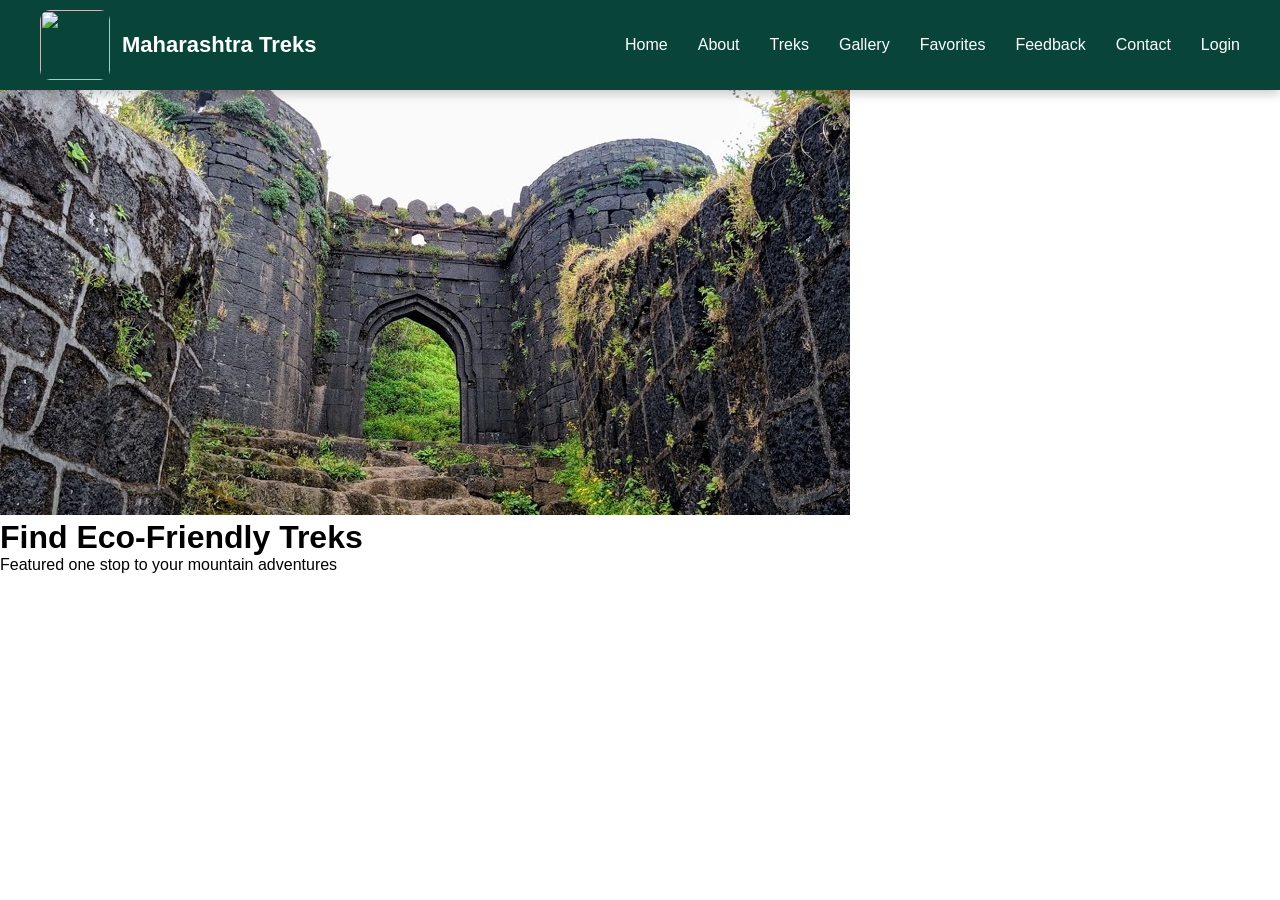
==== index.html @ 146d724c "hero slider" ====
<!DOCTYPE html>
<html lang="en">
<head>
    <meta charset="UTF-8">
    <meta name="viewport" content="width=device-width, initial-scale=1.0">
    <title>Maharashtra Treks</title>

<link rel="stylesheet" href="./Navbar.css">
<link rel="stylesheet" href="./Home.css">
<style>
    

*{
    margin:0;
    padding:0;
    box-sizing:border-box;
}

body{
    font-family: Arial, Helvetica, sans-serif;
    overflow-x:hidden;
    width:100%;
}


.navbar{
    display:flex;
    align-items:center;
    justify-content:space-between;

    background:#094438;
    padding:10px 40px;

    position:sticky;
    top:0;
    z-index:1000;

    box-shadow:0 4px 10px rgba(0,0,0,0.2);
}

/* Logo */

.logo{
    display:flex;
    align-items:center;
    gap:12px;
}

.logo img{
    width:70px;
    height:70px;
    object-fit:cover;
    border-radius:10px;
}

.logo-text{
    color:#ffffff;
    font-size:22px;
    font-weight:600;
}

/* Navigation Links */

.nav-links{
    display:flex;
    align-items:center;
    gap:30px;
    list-style:none;

    margin-left:auto;
}

.nav-links a{
    text-decoration:none;
    color:#ffffff;
    font-weight:500;
    transition:0.3s ease;
}

.nav-links a:hover{
    color:#C0B87A;
}

/* Hamburger Menu */

.menu-toggle{
    display:none;
    font-size:28px;
    color:white;
    cursor:pointer;
}


#img{
    display:block;
    width:100%;
    height:auto;
}


@media(max-width:900px){

    .navbar{
        padding:10px 20px;
    }

    .menu-toggle{
        display:block;
        margin-left:auto;
    }

    .nav-links{
        position:absolute;
        top:100%;
        left:0;

        width:100%;
        background:#005F02;

        flex-direction:column;
        align-items:center;
        gap:20px;

        padding:20px 0;

        display:none;
    }

    .nav-links.show{
        display:flex;
    }
}
</style>
</head>
<body>
    
<!-- ================= NAVBAR ================= -->

<nav class="navbar">

<div class="logo">
<img src="./main-logo.png">
<h1 class="logo-text">Maharashtra Treks</h1>
</div>

<div class="menu-toggle" onclick="toggleMenu()">☰</div>

<ul class="nav-links" id="navLinks">
<li><a href="index.html">Home</a></li>
<li><a href="about.html">About</a></li>
<li><a href="#">Treks</a></li>
<li><a href="#">Gallery</a></li>
<li><a href="favorites.html">Favorites</a></li>
<li><a href="feedback.html">Feedback</a></li>
<li><a href="contact.html">Contact</a></li>
<li><a href="login.html">Login</a></li>
</ul>

</nav>

<!-- ================= HERO SLIDER ================= -->

<div class="ig">
<img src="./images/home/img1.jpg" class="hero-img">

<div class="hero">
<h1 class="hero-title">Find Eco-Friendly Treks</h1>
<p>Featured one stop to your mountain adventures</p>
</div>
</div>




<script>
    function toggleMenu(){
    document.getElementById("navLinks").classList.toggle("show");
}

</script>
</body>
</html>
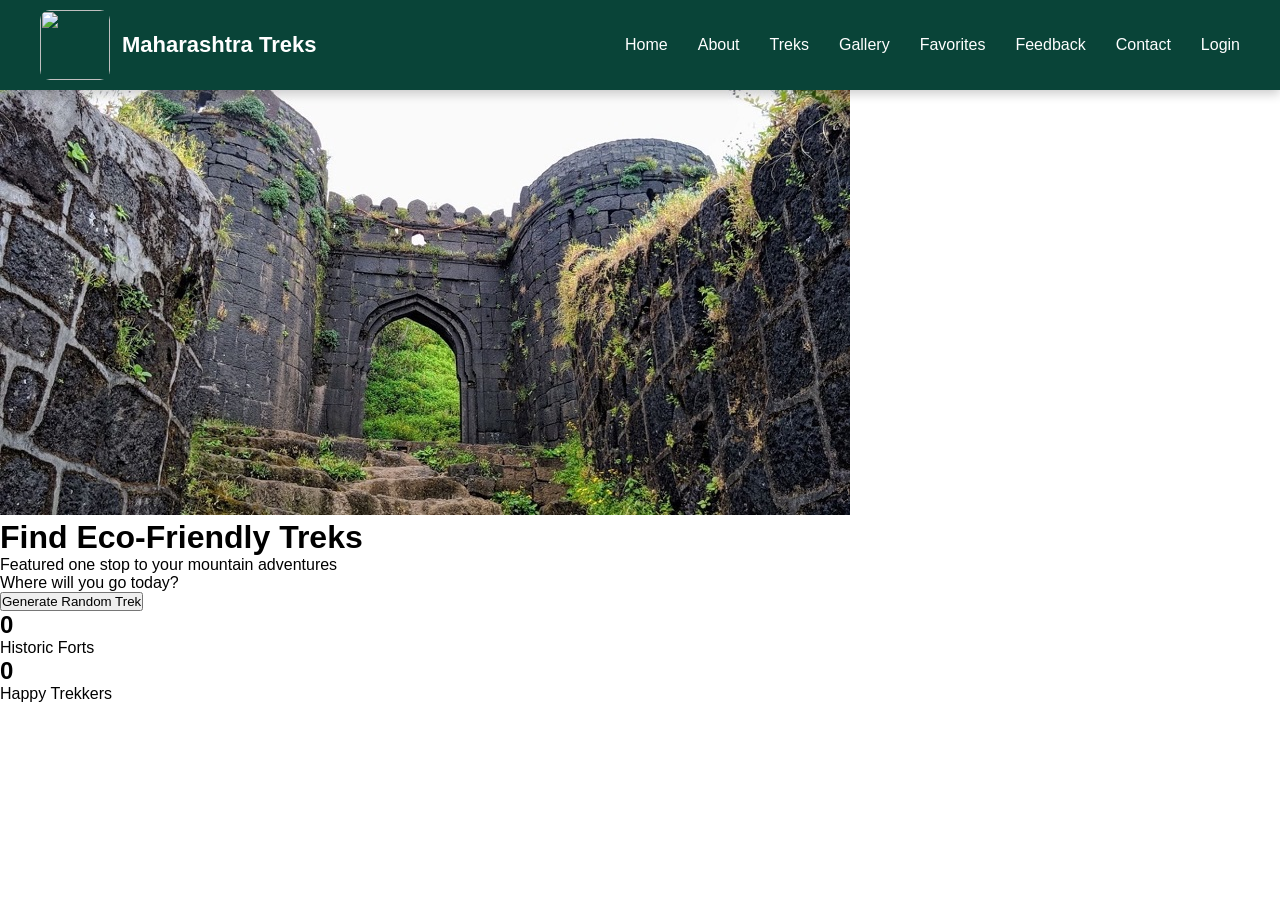
==== commit 714880e8: "stat section" ====
--- a/index.html
+++ b/index.html
@@ -169,6 +169,35 @@
 </div>
 </div>
 
+<!-- ================= SEARCH SECTION ================= -->
+
+<section class="search-container">
+<div id="trek-result">Where will you go today?</div>
+<button class="btn-action" onclick="generateTrek()">
+Generate Random Trek
+</button>
+</section>
+
+<!-- ================= STATS ================= -->
+
+<section class="stats-grid">
+
+<div class="stat-card">
+<h2 id="count-forts">0</h2>
+<p>Historic Forts</p>
+</div>
+
+<div class="stat-card">
+<h2 id="count-users">0</h2>
+<p>Happy Trekkers</p>
+</div>
+
+</section>
+
+
+
+
+
 
 
 
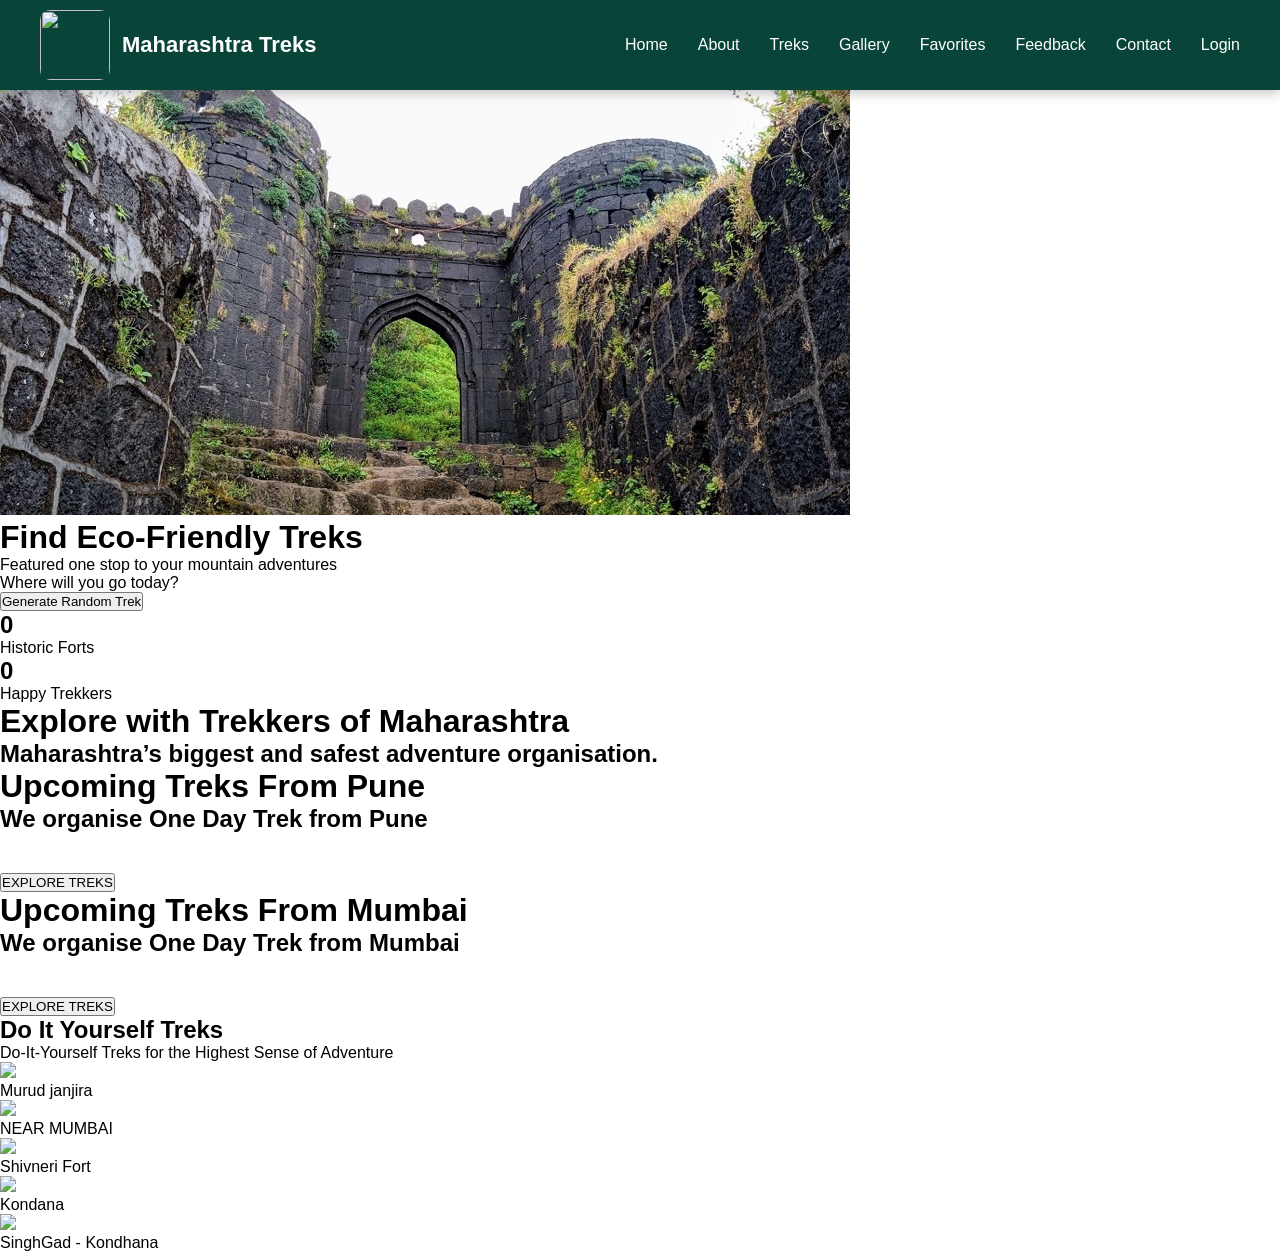
==== commit 001df58b: "diy section" ====
--- a/index.html
+++ b/index.html
@@ -194,6 +194,100 @@
 
 </section>
 
+<!-- ================= PART 1 ================= -->
+
+<h1 class="explore">
+Explore with <span class="explore-part">Trekkers of Maharashtra</span>
+</h1>
+
+<h2 class="explore-subheading">
+Maharashtra’s biggest and safest adventure organisation.
+</h2>
+
+<div id="card-container1" class="card-container"></div>
+
+
+<!-- ================= PART 2 ================= -->
+
+<h1 class="explore">
+Upcoming Treks <span class="explore-part">From Pune</span>
+</h1>
+
+<h2 class="explore-subheading">
+We organise One Day Trek from Pune
+</h2>
+
+<div id="card-container2"
+style="display:flex;gap:20px;justify-content:center;flex-wrap:wrap;padding:20px;">
+</div>
+
+<button class="explore-btn" href="./track.html">EXPLORE TREKS</button>
+
+<!-- ================= PART 3 ================= -->
+
+<h1 class="explore">
+Upcoming Treks <span class="explore-part">From Mumbai</span>
+</h1>
+
+<h2 class="explore-subheading">
+We organise One Day Trek from Mumbai
+</h2>
+
+<div id="card-container3"
+style="display:flex;gap:20px;justify-content:center;flex-wrap:wrap;padding:20px;">
+</div>
+
+<button class="explore-btn" href="./track.html">EXPLORE TREKS</button>
+
+
+
+<!-- ================= DIY SECTION ================= -->
+
+<section class="diy-section">
+
+<h2 class="diy-title">
+Do It <span>Yourself Treks</span>
+</h2>
+
+<p class="diy-subtitle">
+Do-It-Yourself Treks for the Highest Sense of Adventure
+</p>
+
+<div class="diy-container">
+
+<div class="diy-card diy-big">
+<img src="./img3.jpg">
+<div class="diy-text">Murud janjira</div>
+</div>
+
+<div class="diy-grid">
+
+<div class="diy-card">
+<img src="./img1.jpg">
+<div class="diy-text">NEAR MUMBAI</div>
+</div>
+
+<div class="diy-card">
+<img src="./img8.jpg">
+<div class="diy-text">Shivneri Fort</div>
+</div>
+
+<div class="diy-card">
+<img src="./img2.jpg">
+<div class="diy-text">Kondana </div>
+</div>
+
+<div class="diy-card">
+<img src="./img5.jpeg">
+<div class="diy-text">SinghGad - Kondhana</div>
+</div>
+
+</div>
+</div>
+
+</section>
+
+
 
 
 
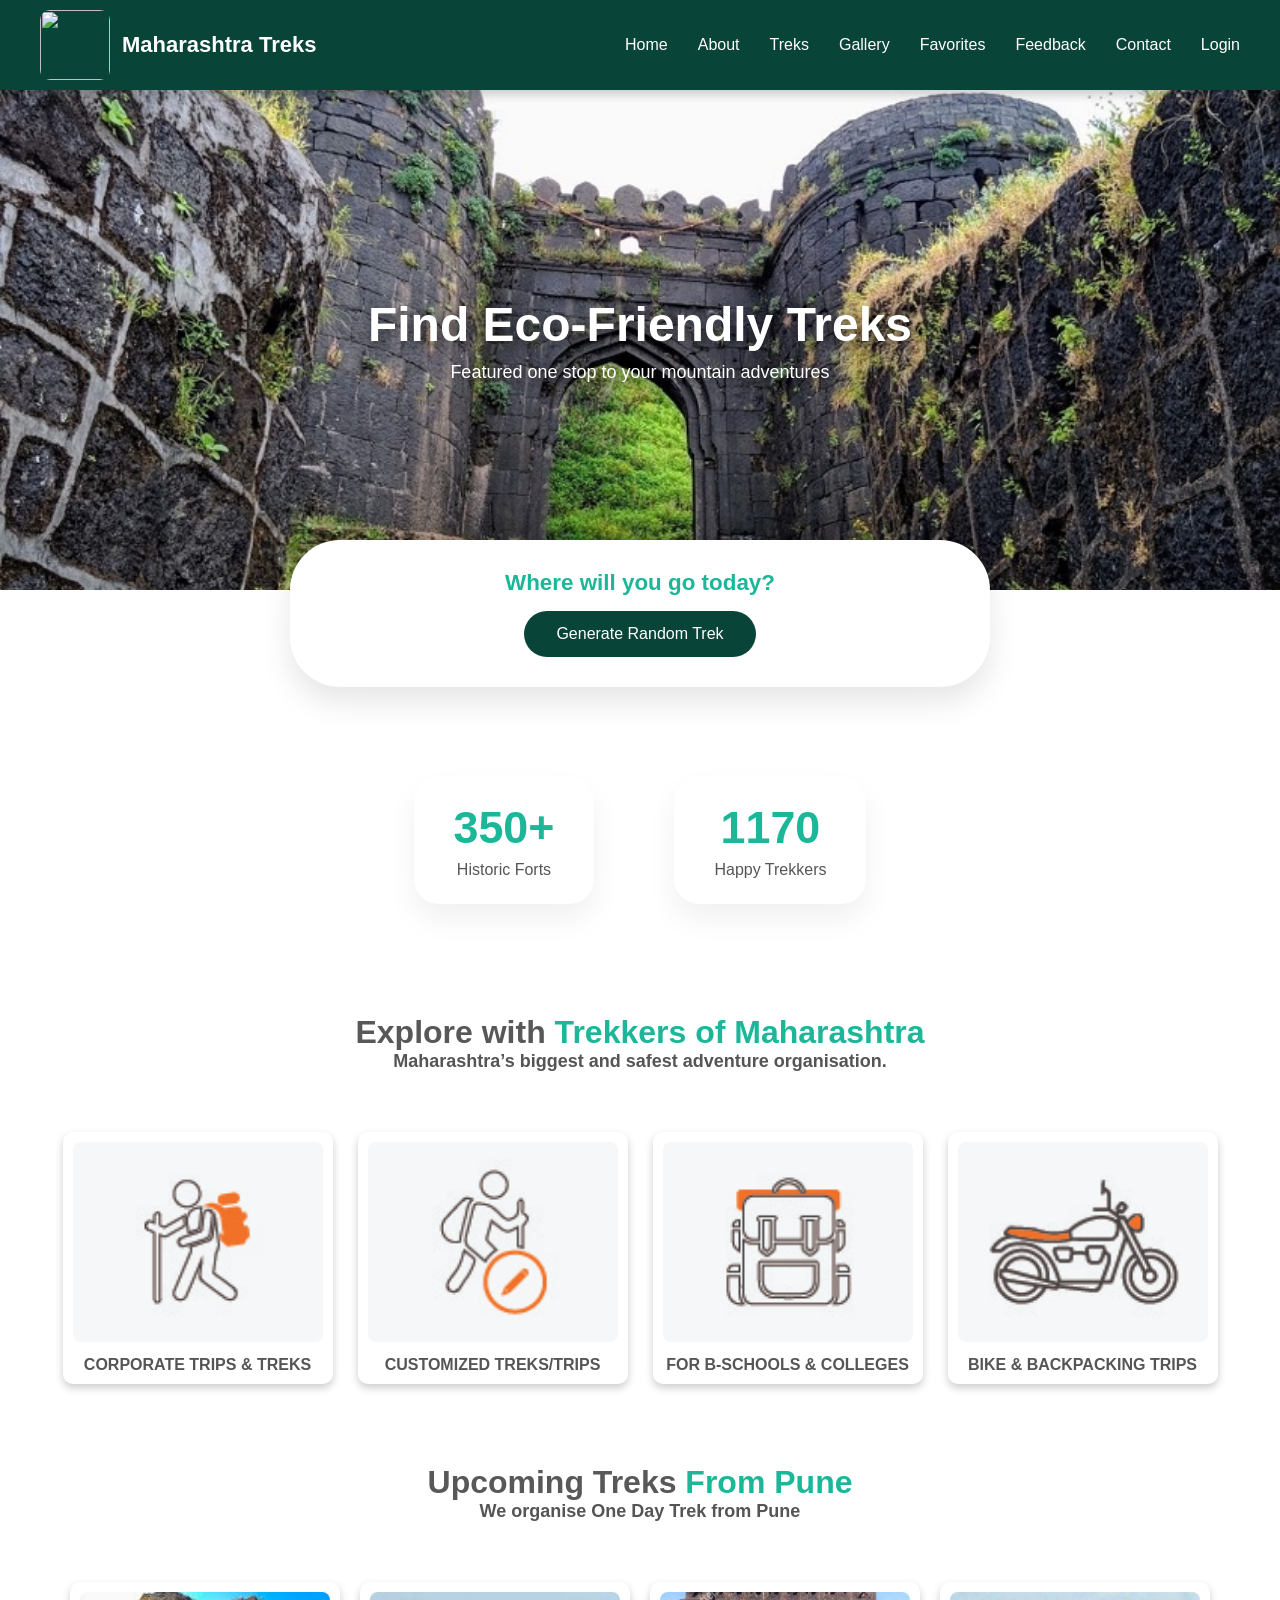
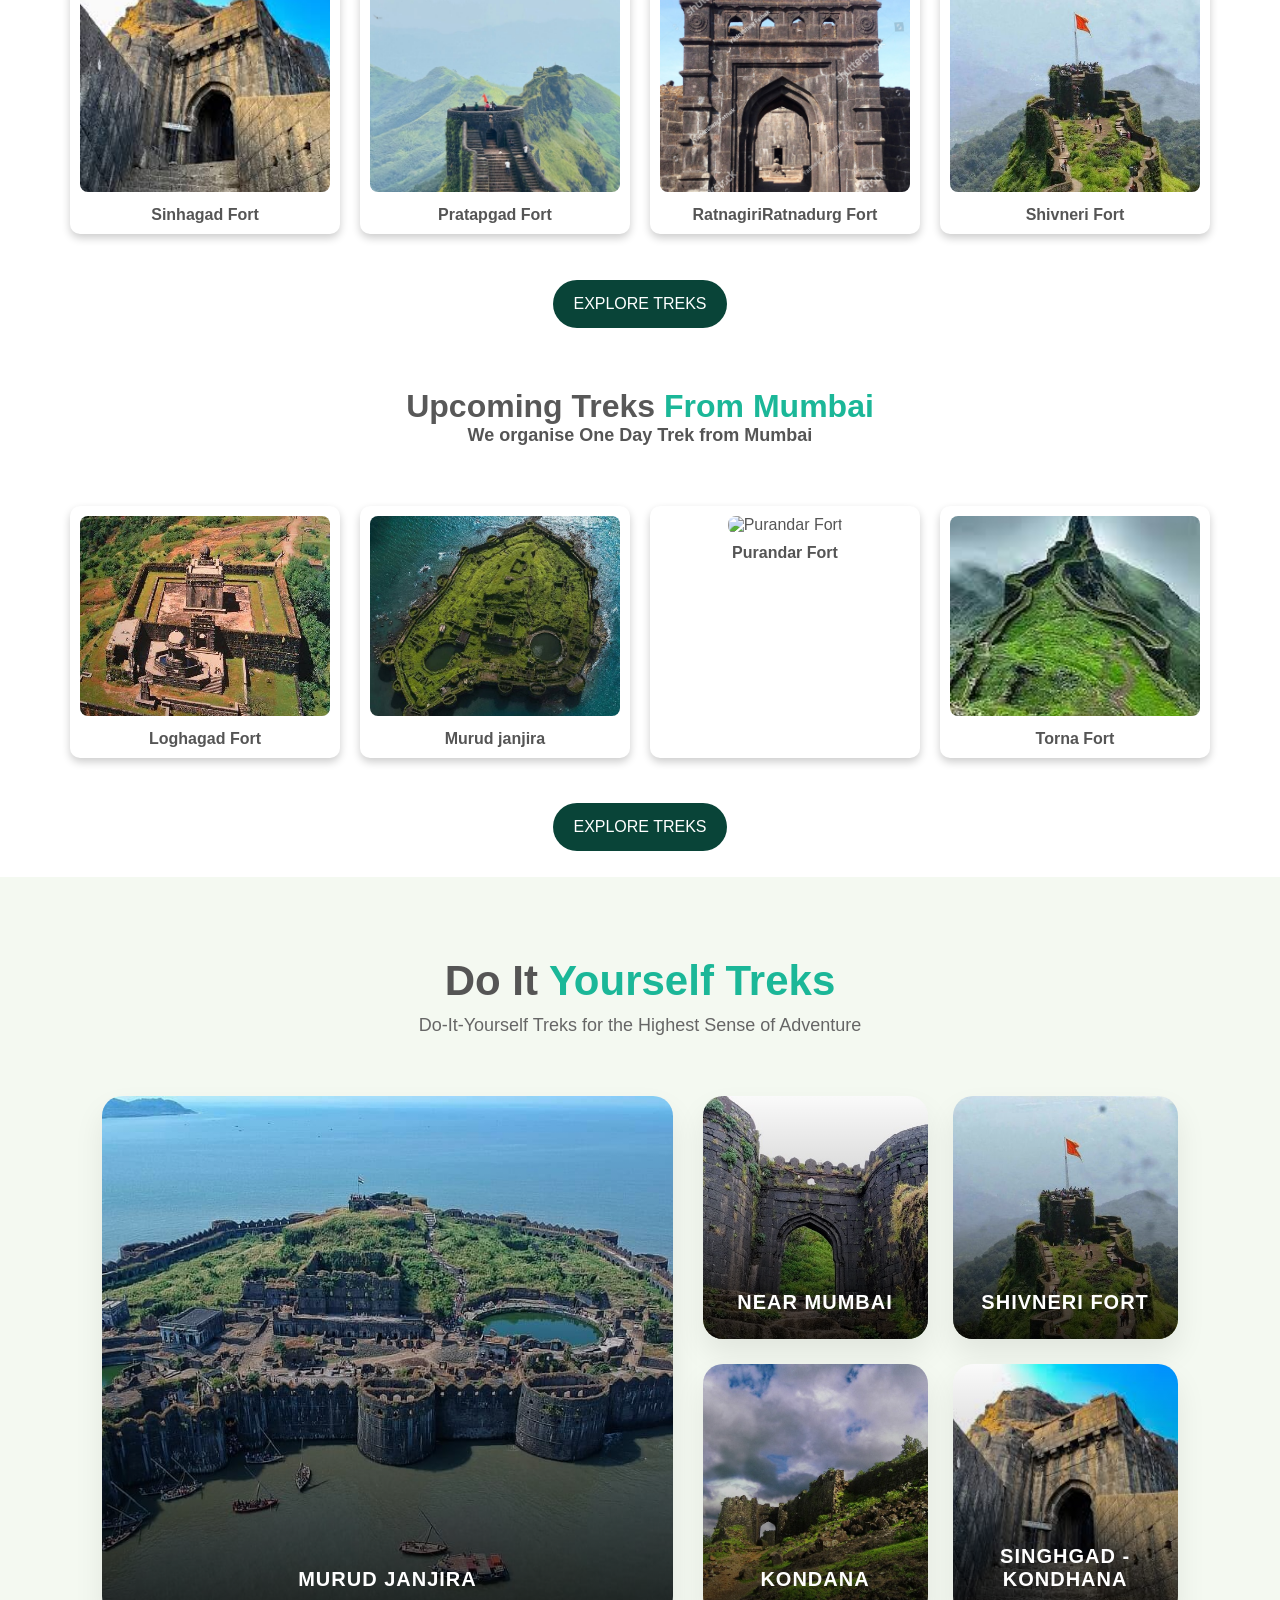
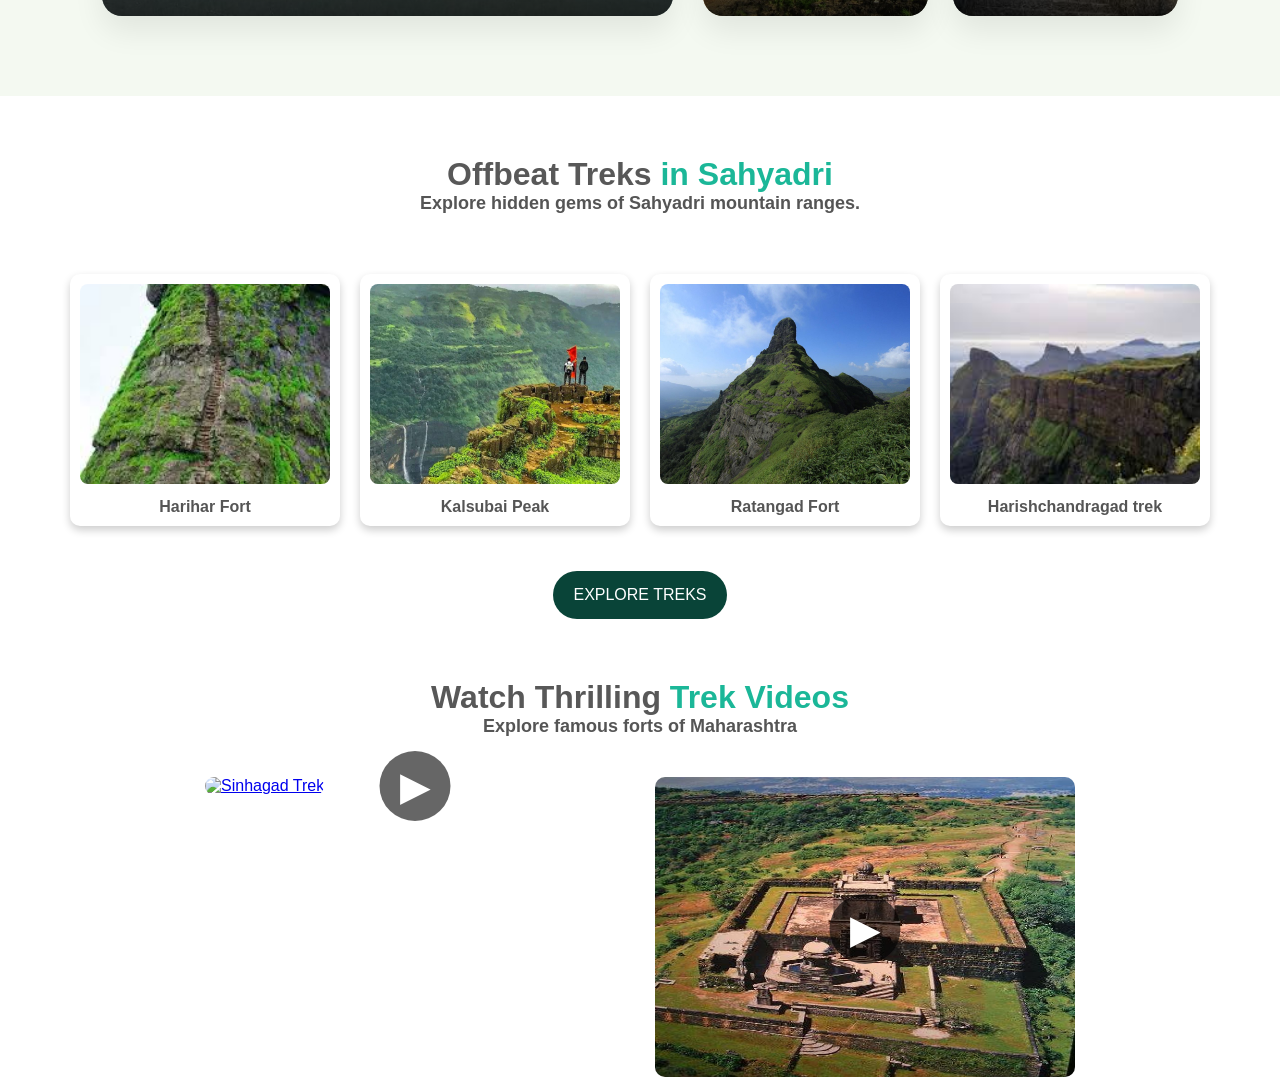
==== commit 9a793ee1: "Merge pull request #4 from SejalPhalak/main home page" ====
--- a/index.html
+++ b/index.html
@@ -6,7 +6,7 @@
     <title>Maharashtra Treks</title>
 
 <link rel="stylesheet" href="./Navbar.css">
-<link rel="stylesheet" href="./Home.css">
+<link rel="stylesheet" href="./css/style.css">
 <style>
     
 
@@ -139,7 +139,7 @@
 <nav class="navbar">
 
 <div class="logo">
-<img src="./main-logo.png">
+<img src="./images/trek-logo.jpeg">
 <h1 class="logo-text">Maharashtra Treks</h1>
 </div>
 
@@ -148,8 +148,8 @@
 <ul class="nav-links" id="navLinks">
 <li><a href="index.html">Home</a></li>
 <li><a href="about.html">About</a></li>
-<li><a href="#">Treks</a></li>
-<li><a href="#">Gallery</a></li>
+<li><a href="treks.html">Treks</a></li>
+<li><a href="gallery.html">Gallery</a></li>
 <li><a href="favorites.html">Favorites</a></li>
 <li><a href="feedback.html">Feedback</a></li>
 <li><a href="contact.html">Contact</a></li>
@@ -256,29 +256,29 @@
 <div class="diy-container">
 
 <div class="diy-card diy-big">
-<img src="./img3.jpg">
+<img src="./images/home/img3.jpg">
 <div class="diy-text">Murud janjira</div>
 </div>
 
 <div class="diy-grid">
 
 <div class="diy-card">
-<img src="./img1.jpg">
+<img src="./images/home/img1.jpg">
 <div class="diy-text">NEAR MUMBAI</div>
 </div>
 
 <div class="diy-card">
-<img src="./img8.jpg">
+<img src="./images/home/img8.jpg">
 <div class="diy-text">Shivneri Fort</div>
 </div>
 
 <div class="diy-card">
-<img src="./img2.jpg">
+<img src="./images/home/img2.jpg">
 <div class="diy-text">Kondana </div>
 </div>
 
 <div class="diy-card">
-<img src="./img5.jpeg">
+<img src="./images/home/img5.jpeg">
 <div class="diy-text">SinghGad - Kondhana</div>
 </div>
 
@@ -289,17 +289,70 @@
 
 
 
-
-
-
-
+<!-- ================= PART 4 ================= -->
+
+<h1 class="explore">
+Offbeat Treks <span class="explore-part">in Sahyadri</span>
+</h1>
+
+<h2 class="explore-subheading">
+Explore hidden gems of Sahyadri mountain ranges.
+</h2>
+
+<div id="card-container4"
+style="display:flex;gap:20px;justify-content:center;flex-wrap:wrap;padding:20px;">
+</div>
+<button class="explore-btn" href="./track.html">EXPLORE TREKS</button>
+
+<!-- ================= VIDEO SECTION ================= -->
+<h1 class="explore">
+    Watch Thrilling <span class="explore-part">Trek Videos</span>
+</h1>
+
+<h2 class="explore-subheading">
+    Explore famous forts of Maharashtra
+</h2>
+
+<div class="video-container">
+
+    <!-- Sinhagad - Kondhana -->
+    <div class="video-box">
+
+   <a href="https://www.youtube.com/shorts/CUPjie6G-5w" target="_blank">
+
+        <div class="video-poster">
+            <img src="./images/home/img11.jpg" alt="Sinhagad Trek">
+            <div class="play-btn">▶</div>
+        </div>
+
+    </a>
+
+</div>
+
+    <!-- Murud Janjira -->
+    <div class="video-box">
+
+   <a href="https://www.youtube.com/shorts/-HqSHTiI_aU" target="_blank">
+
+        <div class="video-poster">
+            <img src="./images/home/img9.jpg" alt="Sinhagad Trek">
+            <div class="play-btn">▶</div>
+        </div>
+
+    </a>
+</div>
+</div>
 
 
 <script>
     function toggleMenu(){
     document.getElementById("navLinks").classList.toggle("show");
 }
-
 </script>
+
+<!-- ================= SCRIPT FILE ================= -->
+
+<script src="./js/home.js"></script>
+
 </body>
 </html>
--- a/css/style.css
+++ b/css/style.css
@@ -0,0 +1,421 @@
+/* ================= COLOR VARIABLES ================= */
+:root{
+    --primary-green:#094438;
+    --secondary-green:#1bb798;
+    --accent:#C0B87A;
+    --white:#ffffff;
+    color:#555;
+}
+
+/* ================= SLIDER ================= */
+
+.ig{
+    width:100%;
+    height:500px;
+    position:relative;
+    overflow:hidden;
+}
+
+.hero-img{
+    width:100%;
+    height:100%;
+    object-fit:cover;
+    display:block;
+}
+
+/* Overlay Text */
+
+.hero{
+    position:absolute;
+    top:50%;
+    left:50%;
+    transform:translate(-50%,-50%);
+    text-align:center;
+    color:white;
+    width:100%;
+    padding:0 20px;
+}
+
+/* Title */
+
+.hero-title{
+    font-size:48px;
+    font-weight:700;
+    text-shadow:0 4px 15px rgba(0,0,0,0.6);
+}
+
+/* Subtitle */
+
+.hero p{
+    font-size:18px;
+    margin-top:10px;
+    text-shadow:0 2px 10px rgba(0,0,0,0.6);
+}
+
+/* Responsive */
+
+@media(max-width:768px){
+
+    .ig{
+        height:320px;
+    }
+
+    .hero-title{
+        font-size:28px;
+    }
+
+    .hero p{
+        font-size:14px;
+    }
+}
+/* ================= GENERATOR SECTION ================= */
+
+.search-container{
+    background: var(--white);
+    width: 80%;
+    max-width: 700px;
+    margin: -50px auto 40px;
+    padding: 30px;
+    border-radius: 50px;
+    box-shadow: 0 15px 30px rgba(0,0,0,0.1);
+    display:flex;
+    flex-direction:column;
+    align-items:center;
+    gap:15px;
+    position:relative;
+    z-index:999; /* ⭐ High priority layer */
+}
+
+#trek-result {
+    font-weight: bold;
+    font-size: 1.4rem;
+    color:#1bb798;
+}
+
+/* Button */
+.btn-action {
+    background-color: var(--primary-green);
+    color: var(--white);
+    border: none;
+    padding: 14px 32px;
+    border-radius: 30px;
+    font-size: 1rem;
+    cursor: pointer;
+    transition: all 0.3s ease;
+}
+
+.btn-action:hover {
+    transform: scale(1.05);
+    background-color: #094438;
+}
+
+/* ================= STATS SECTION ================= */
+
+.stats-grid {
+    display: flex;
+    justify-content: center;
+    gap: 80px;
+    padding: 50px 20px;
+    text-align: center;
+    
+}
+
+.stat-card {
+    background: var(--white);
+    padding: 25px 40px;
+    border-radius: 25px;
+    box-shadow: 0 15px 30px rgba(0,0,0,0.06);
+    transition: 0.3s ease;
+}
+
+.stat-card:hover {
+    transform: translateY(-5px);
+}
+
+.stat-card h2 {
+    font-size: 2.8rem;
+    color: #1bb798;
+    margin: 0;
+}
+
+.stat-card p {
+    margin-top: 8px;
+    font-size: 1rem;
+    color: var(--dark-text);
+}
+
+/* ================= RESPONSIVE ================= */
+
+@media(max-width:768px){
+
+    .search-container{
+        width: 92%;
+        margin-top: -40px;
+    }
+
+    .stats-grid{
+        flex-direction: column;
+        gap: 30px;
+    }
+}
+
+
+/* ---------------------------------------------------------------- part 1 ----------------------------------------------------- */
+/* ================= EXPLORE SECTION ================= */
+
+.explore{
+    text-align:center;
+    font-size:32px;
+    margin-top:60px;
+    color:rgb(88, 88, 88);
+}
+
+.explore-part{
+    color:#1bb798;
+}
+
+.explore-subheading{
+    text-align:center;
+    font-size:18px;
+    margin-bottom:40px;
+    color:#555;
+}
+
+/* ================= CARD CONTAINER ================= */
+
+.card-container{
+   
+    display:flex;
+    gap:25px;
+    justify-content:center;
+    flex-wrap:wrap;
+    padding:20px;
+}
+
+/* ================= CARD DESIGN ================= */
+
+.trek-card{
+    background:white;
+    width:280px;
+    border-radius:15px;
+    overflow:hidden;
+    text-align:center;
+    box-shadow:0 8px 20px rgba(0,0,0,0.1);
+    transition:0.3s ease;
+    cursor:pointer;
+}
+
+.trek-card img{
+    width:50%;
+    
+    object-fit:cover;
+    transition:0.3s ease;
+}
+
+.trek-card p{
+    padding:15px;
+    font-weight:600;
+    color:#094438;
+}
+
+.trek-card:hover{
+    transform:translateY(-8px);
+    box-shadow:0 15px 30px rgba(0,0,0,0.2);
+}
+
+.trek-card:hover img{
+    transform:scale(1.05);
+}
+
+/* ================= RESPONSIVE ================= */
+
+@media(max-width:768px){
+        .trek-card{
+        width:90%;
+    }
+}
+
+/* ------- -----------------------------------------------*/
+.explore-btn{
+    background-color:#094438;
+    color: #ffffff;
+    padding: 15px 20px;
+    border: none;
+    border-radius: 30px;
+    font-size: 16px;
+    cursor: pointer;
+    margin-bottom: 20px;
+    display: block;
+    margin: 2% auto;
+    text-align: center;
+    text-decoration: none;
+    margin-bottom: 2%;
+}
+.explore-btn:hover { transform: scale(1.05); }
+/* ================= DIY TREK SECTION   part 6 ================= */
+
+.diy-section{
+  padding:80px 8%;
+  text-align:center;
+  background:#f4f9f1;
+}
+
+.diy-title{
+  font-size:42px;
+  font-weight:700;
+  margin-bottom:10px;
+  color:#555;
+}
+
+.diy-title span{
+  color:#1bb798;
+}
+
+.diy-subtitle{
+  color:#666;
+  margin-bottom:60px;
+  font-size:18px;
+}
+
+/* Layout */
+.diy-container{
+  display:flex;
+  gap:30px;
+  align-items:stretch;
+}
+
+.diy-big{
+  flex:1.2;
+  height:520px;
+}
+
+.diy-grid{
+  flex:1;
+  display:grid;
+  grid-template-columns:1fr 1fr;
+  gap:25px;
+}
+
+/* Card */
+.diy-card{
+  position:relative;
+  border-radius:20px;
+  overflow:hidden;
+  cursor:pointer;
+  box-shadow:0 15px 30px rgba(0,0,0,0.08);
+  transition:0.4s ease;
+}
+
+.diy-card img{
+  width:100%;
+  height:100%;
+  object-fit:cover;
+  transition:0.6s ease;
+}
+
+.diy-card:hover img{
+  transform:scale(1.1);
+}
+
+.diy-card:hover{
+  transform:translateY(-8px);
+  box-shadow:0 25px 40px rgba(0,0,0,0.15);
+}
+
+/* Overlay */
+.diy-card::after{
+  content:"";
+  position:absolute;
+  inset:0;
+  background:linear-gradient(to top, rgba(0,0,0,0.75), rgba(0,0,0,0.2), transparent);
+}
+
+/* Text */
+.diy-text{
+  position:absolute;
+  bottom:25px;
+  left:0;
+  right:0;
+  color:white;
+  font-weight:700;
+  font-size:20px;
+  text-align:center;
+  letter-spacing:1px;
+  z-index:2;
+  text-transform:uppercase;
+}
+
+/* Responsive */
+@media(max-width:992px){
+  .diy-container{
+    flex-direction:column;
+  }
+  .diy-big{
+    height:420px;
+  }
+}
+
+@media(max-width:600px){
+  .diy-grid{
+    grid-template-columns:1fr;
+  }
+  .diy-title{
+    font-size:30px;
+  }
+  .diy-big{
+    height:350px;
+  }
+}
+
+
+/* ================= PART 5 - TREK VIDEOS ================= */
+
+.video-container{
+    display:flex;
+    gap:30px;
+    justify-content:center;
+    flex-wrap:wrap;
+}
+
+.video-box{
+    width:420px;
+}
+
+.video-poster{
+    position:relative;
+    cursor:pointer;
+}
+
+.video-poster img{
+    width:100%;
+    height: 300px;
+    border-radius:10px;
+}
+
+.play-btn{
+    position:absolute;
+    top:50%;
+    left:50%;
+    transform:translate(-50%,-50%);
+    font-size:40px;
+    background:rgba(0,0,0,0.6);
+    color:white;
+    padding:12px 20px;
+    border-radius:50%;
+}
+/* ===== VIDEO RESPONSIVE ===== */
+@media(max-width:768px){
+
+    .video-container{
+        gap:20px;
+        padding:20px 15px;
+    }
+
+    .video-box{
+        width:100%;
+    }
+
+    .video-box iframe{
+        height:220px;
+    }
+}
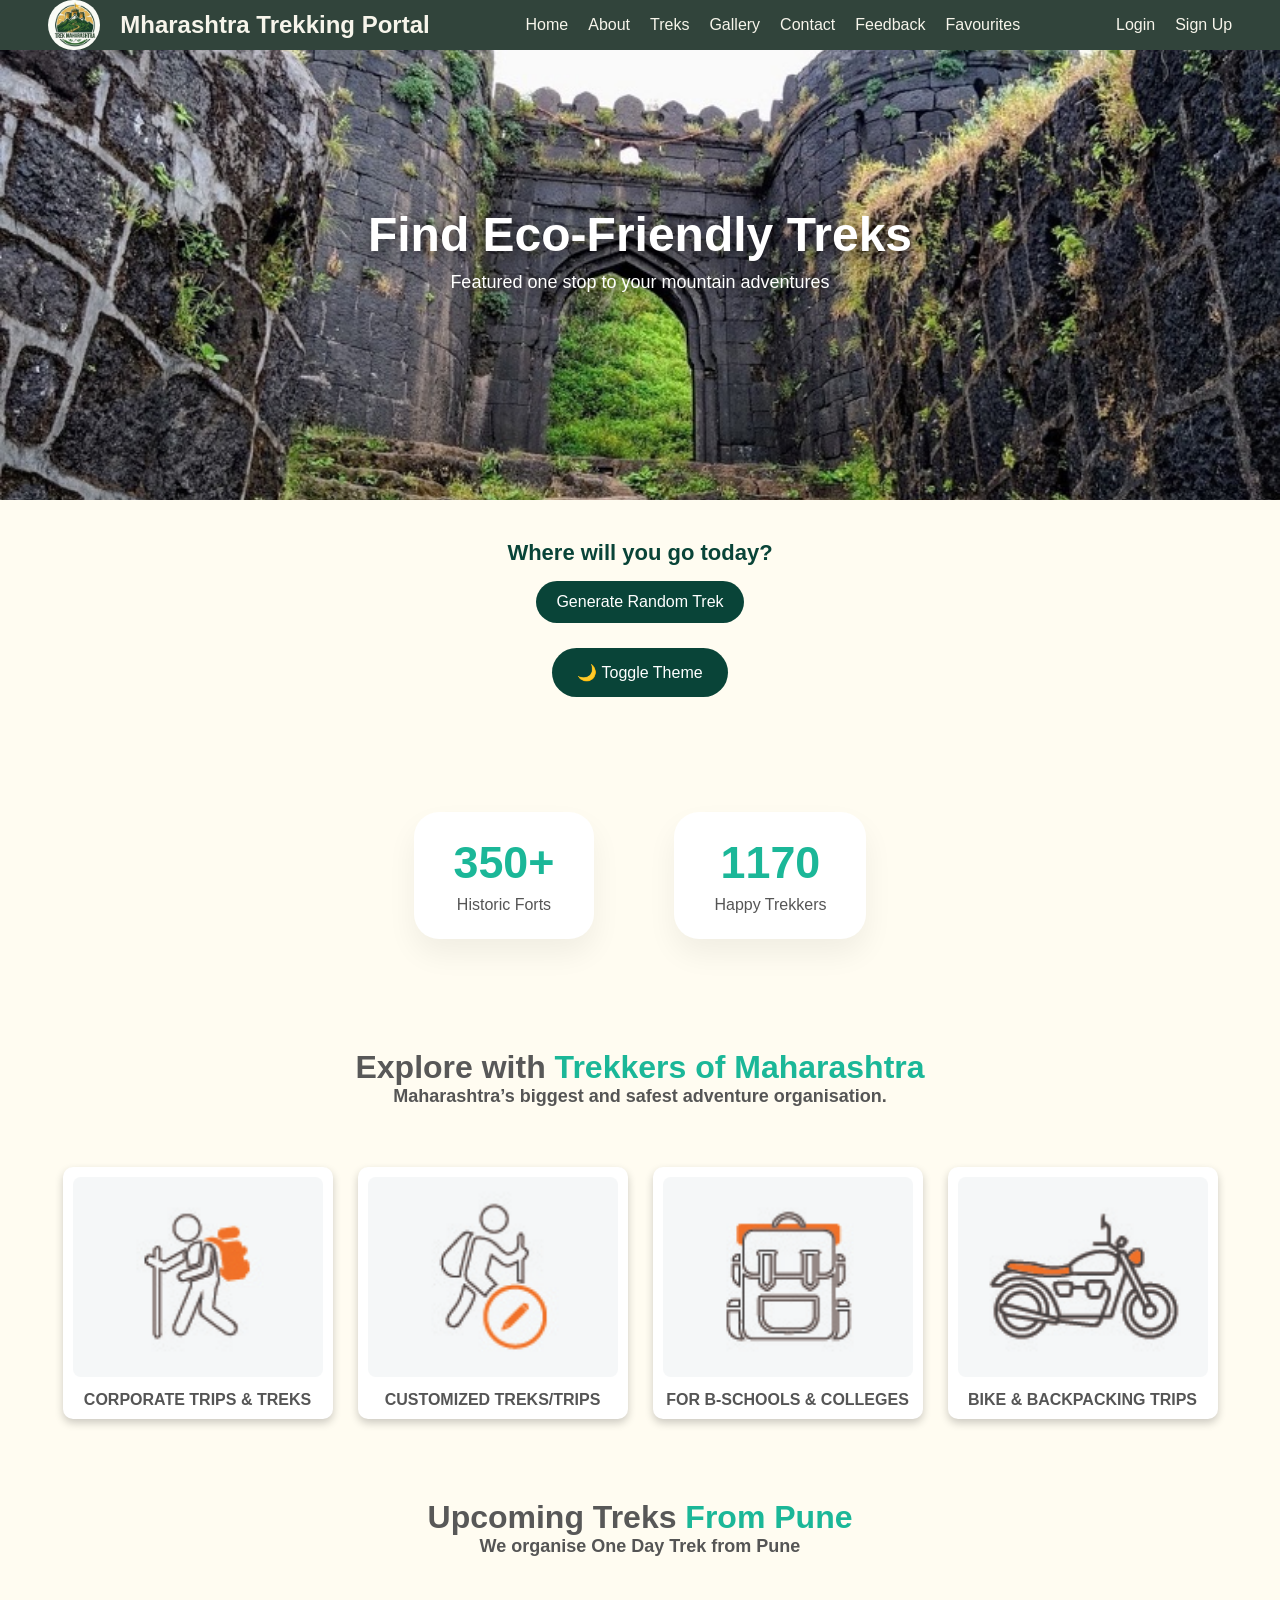
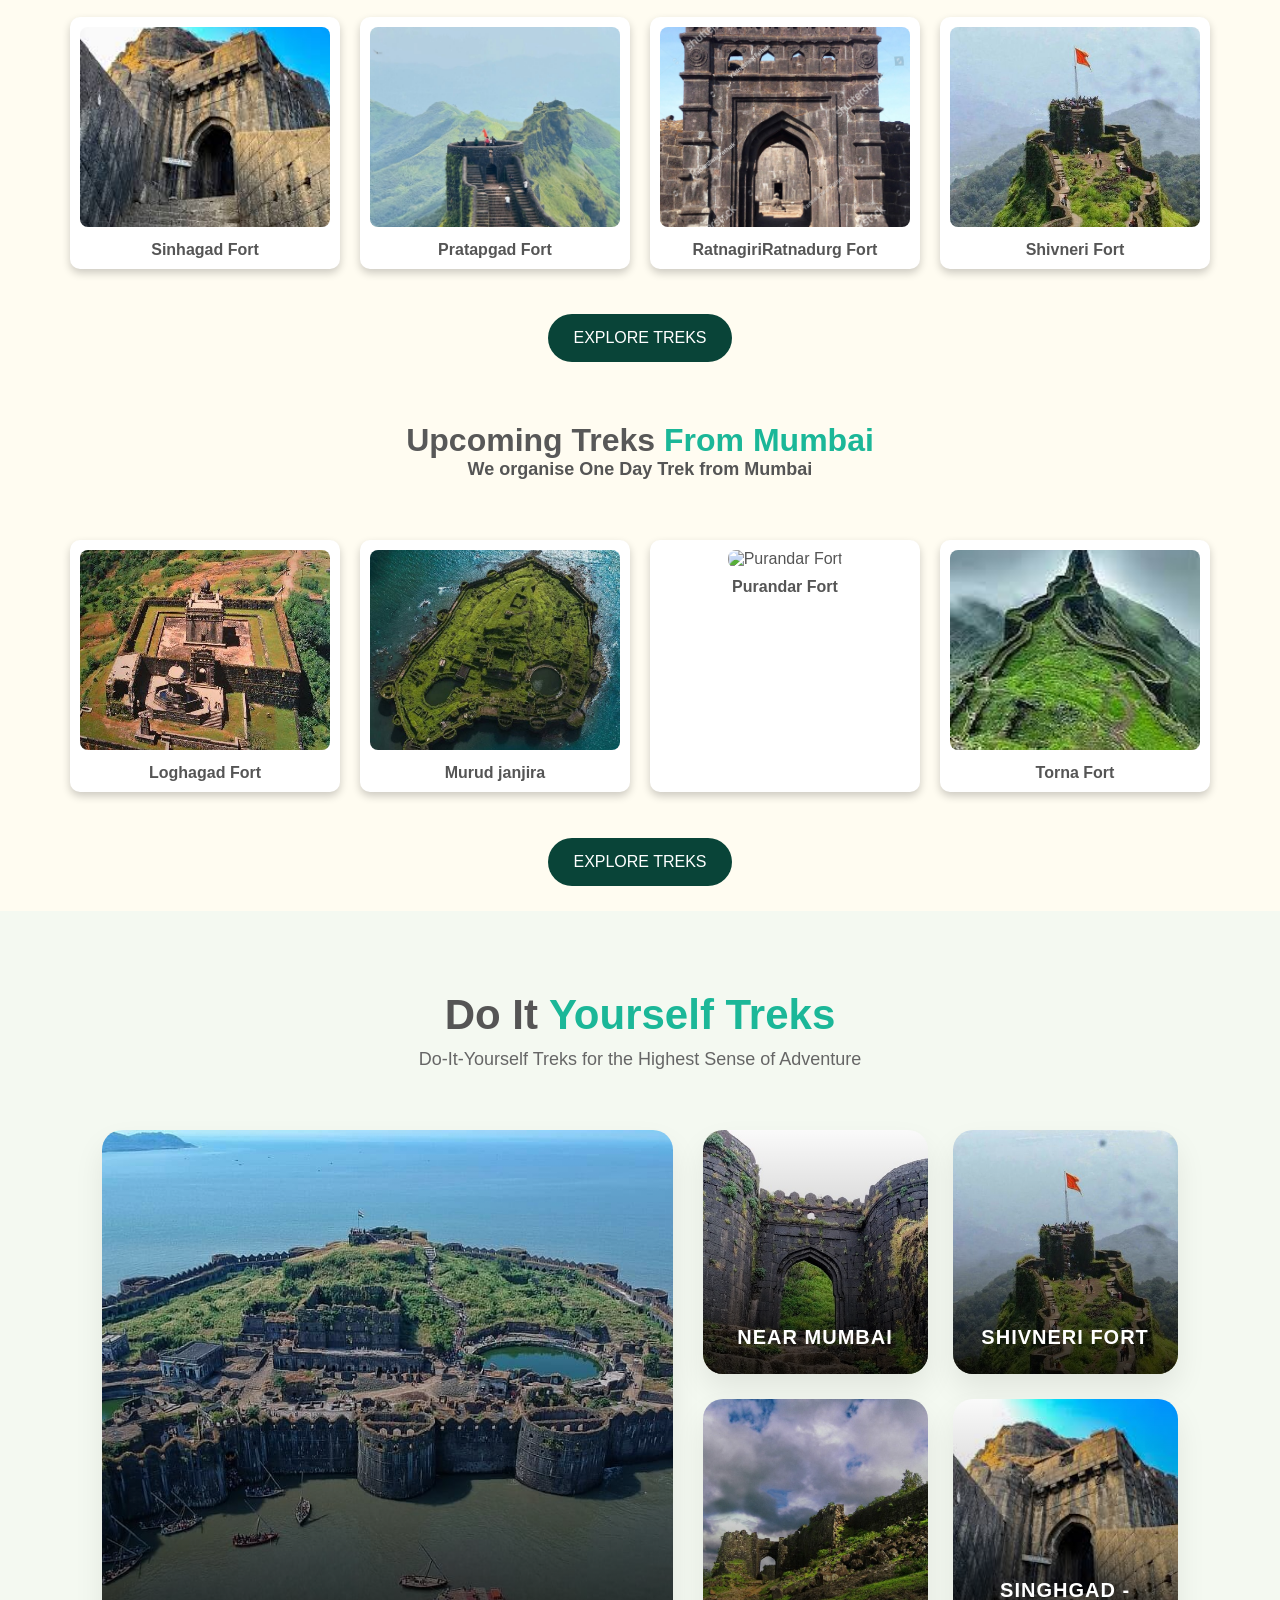
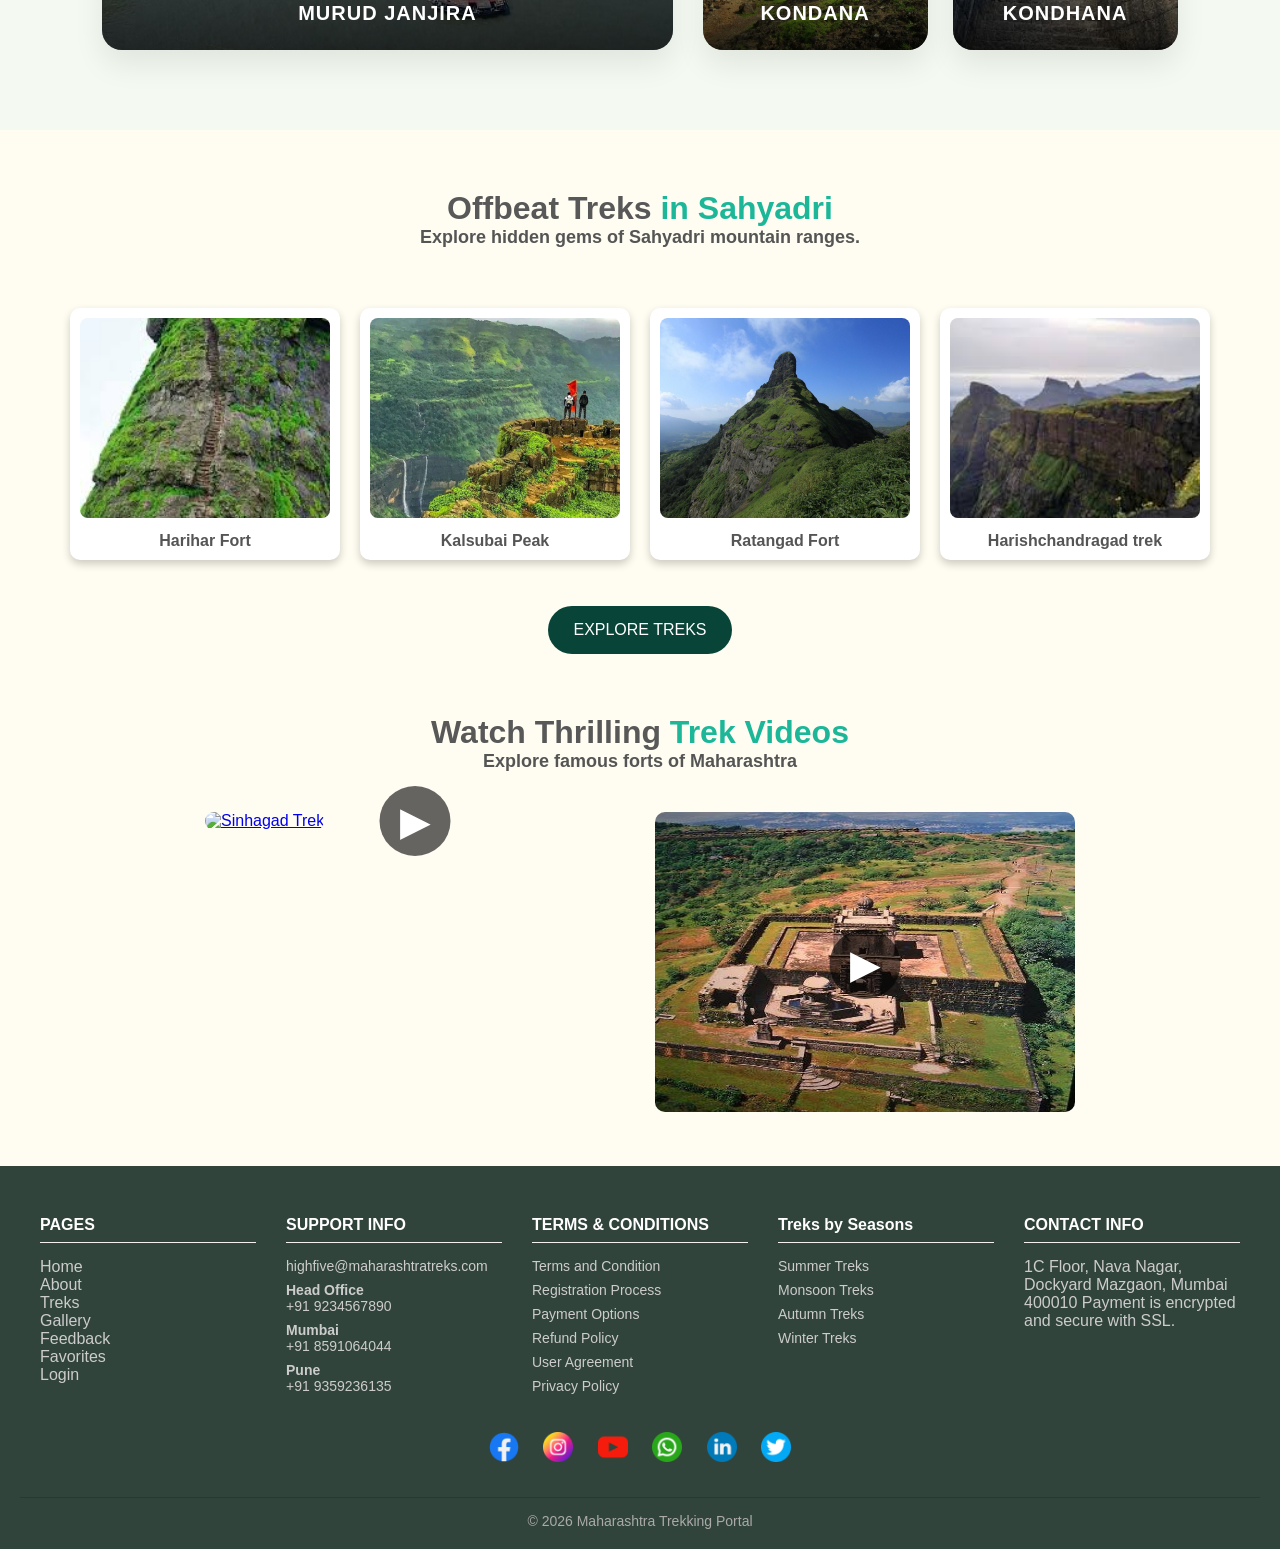
==== commit 80f07836: "Merge pull request #15 from SejalPhalak/main home page" ====
--- a/index.html
+++ b/index.html
@@ -8,160 +8,181 @@
 <link rel="stylesheet" href="./Navbar.css">
 <link rel="stylesheet" href="./css/style.css">
 <style>
-    
-
 *{
-    margin:0;
-    padding:0;
-    box-sizing:border-box;
-}
-
-body{
-    font-family: Arial, Helvetica, sans-serif;
-    overflow-x:hidden;
+  margin:0;
+  padding:0;
+  box-sizing:border-box;
+  font-family: "Poppins", sans-serif;
+}
+        body{
+            font-family: Arial, sans-serif; 
+            background-color: rgb(255, 252, 241); 
+        }
+.navbar-main-container {
+    background-color: #31443b;
+    color: #f7f5eb ;
+    display: flex;
+    justify-content: space-around;
+    align-items: center;
+    position: fixed;
+    top: 0;
+
+    width: 100%;
+    z-index: 1000;
+}
+
+.main-container {
+    height: 600px;
+    width: 1527px;
+}
+
+.logo-container {
+    display: flex;
+    align-items: center;
+    gap: 20px;
+}
+
+.project-name {
+    font-size: 24px;
+    font-weight: bold;
+    cursor: pointer;
+    font-family:"Poppins" ,sans-serif;
+}
+
+.main-logo {
+    border-radius: 60px;
+
+}
+
+.nav-links-container {
+    display: flex;
+    gap: 20px;
+    cursor: pointer;
+    color: #f7f5eb ;
+}
+
+.nav-text-container {
+    color:#f7f5eb ;
+     text-decoration: none; 
+     
+}
+.nav-text-container:hover{
+    color: #f0c76b ;            
+}
+
+.auth-links-containar {
+    display: flex;
+    gap: 20px;
+    cursor: pointer;
+}
+
+.main-container {
+    height: 600px;
+    width: 1527px;
+}
+/* HAMBURGER BUTTON */
+.menu-toggle{
+display:none;
+font-size:28px;
+cursor:pointer;
+color:white;
+}
+
+/* MOBILE VIEW */
+@media screen and (max-width:768px){
+
+.menu-toggle{
+display:block;
+}
+
+.navbar-main-container{
+flex-wrap:wrap;
+}
+
+.nav-links-container{
+display:none;
+flex-direction:column;
+width:100%;
+text-align:center;
+background:#31443b;
+}
+
+.auth-links-containar{
+display:none;
+flex-direction:column;
+width:100%;
+text-align:center;
+background:#31443b;
+}
+
+.nav-links-container.active,
+.auth-links-containar.active{
+display:flex;
+}
+
+}
+/* ================= TABLET (601px – 992px) ================= */
+@media screen and (max-width:992px){
+
+.navbar-main-container{
+    flex-wrap:wrap;
+    padding:10px;
+}
+
+.nav-links-container{
+    gap:15px;
+}
+
+.main-container{
     width:100%;
 }
 
-
-.navbar{
-    display:flex;
-    align-items:center;
-    justify-content:space-between;
-
-    background:#094438;
-    padding:10px 40px;
-
-    position:sticky;
-    top:0;
-    z-index:1000;
-
-    box-shadow:0 4px 10px rgba(0,0,0,0.2);
-}
-
-/* Logo */
-
-.logo{
-    display:flex;
-    align-items:center;
-    gap:12px;
-}
-
-.logo img{
-    width:70px;
-    height:70px;
-    object-fit:cover;
-    border-radius:10px;
-}
-
-.logo-text{
-    color:#ffffff;
-    font-size:22px;
-    font-weight:600;
-}
-
-/* Navigation Links */
-
-.nav-links{
-    display:flex;
-    align-items:center;
-    gap:30px;
-    list-style:none;
-
-    margin-left:auto;
-}
-
-.nav-links a{
-    text-decoration:none;
-    color:#ffffff;
-    font-weight:500;
-    transition:0.3s ease;
-}
-
-.nav-links a:hover{
-    color:#C0B87A;
-}
-
-/* Hamburger Menu */
-
-.menu-toggle{
-    display:none;
-    font-size:28px;
-    color:white;
-    cursor:pointer;
-}
-
-
-#img{
-    display:block;
+}
+
+/* ================= LARGE SCREEN ================= */
+@media screen and (min-width:1200px){
+
+.main-container{
     width:100%;
-    height:auto;
-}
-
-
-@media(max-width:900px){
-
-    .navbar{
-        padding:10px 20px;
-    }
-
-    .menu-toggle{
-        display:block;
-        margin-left:auto;
-    }
-
-    .nav-links{
-        position:absolute;
-        top:100%;
-        left:0;
-
-        width:100%;
-        background:#005F02;
-
-        flex-direction:column;
-        align-items:center;
-        gap:20px;
-
-        padding:20px 0;
-
-        display:none;
-    }
-
-    .nav-links.show{
-        display:flex;
-    }
-}
-</style>
+}
+
+}</style>
 </head>
 <body>
     
 <!-- ================= NAVBAR ================= -->
-
-<nav class="navbar">
-
-<div class="logo">
-<img src="./images/trek-logo.jpeg">
-<h1 class="logo-text">Maharashtra Treks</h1>
-</div>
-
-<div class="menu-toggle" onclick="toggleMenu()">☰</div>
-
-<ul class="nav-links" id="navLinks">
-<li><a href="index.html">Home</a></li>
-<li><a href="about.html">About</a></li>
-<li><a href="treks.html">Treks</a></li>
-<li><a href="gallery.html">Gallery</a></li>
-<li><a href="favorites.html">Favorites</a></li>
-<li><a href="feedback.html">Feedback</a></li>
-<li><a href="contact.html">Contact</a></li>
-<li><a href="login.html">Login</a></li>
-</ul>
-
-</nav>
-
+<header>
+     <div class="main-containe">
+        <div class="navbar-main-container">
+            <div class="logo-container">
+                <img src="./images/trek-logo.png" alt="interior-design-logo" height="50px" class="main-logo">
+                <b class="project-name">Mharashtra Trekking Portal</b>
+            </div>
+            
+          <div class="menu-toggle" onclick="toggleMenu()">☰</div>
+            
+           <div class="nav-links-container" id="navMenu">
+                <a href="./index.html" class="nav-text-container"> Home</a>
+                <a href="./pages/about.html" class="nav-text-container">About</a>
+                <a href="./pages/trek.html" class="nav-text-container">Treks</a>
+                <a href="./pages/gallery.html" class="nav-text-container">Gallery</a>
+                <a href="./pages/contact.html" class="nav-text-container">Contact</a>
+                <a href="./pages/feedback.html" class="nav-text-container">Feedback</a>
+                <a href="./pages/favourite.html" class="nav-text-container">Favourites</a>
+            </div>
+
+            <div class="auth-links-containar">
+                <a href="./pages/login.html" class="nav-text-container">Login</a>
+                <a href="./pages/signup.html" class="nav-text-container">Sign Up</a>
+            </div>
+        </div>
+
+</header>
 <!-- ================= HERO SLIDER ================= -->
 
 <div class="ig">
 <img src="./images/home/img1.jpg" class="hero-img">
+
 
 <div class="hero">
 <h1 class="hero-title">Find Eco-Friendly Treks</h1>
@@ -172,10 +193,17 @@
 <!-- ================= SEARCH SECTION ================= -->
 
 <section class="search-container">
-<div id="trek-result">Where will you go today?</div>
+
+<h2 id="trek-result">Where will you go today?</h2>
+
 <button class="btn-action" onclick="generateTrek()">
 Generate Random Trek
 </button>
+
+<button class="theme-btn" onclick="toggleTheme()">
+🌙 Toggle Theme
+</button>
+
 </section>
 
 <!-- ================= STATS ================= -->
@@ -220,8 +248,7 @@
 <div id="card-container2"
 style="display:flex;gap:20px;justify-content:center;flex-wrap:wrap;padding:20px;">
 </div>
-
-<button class="explore-btn" href="./track.html">EXPLORE TREKS</button>
+<a href="./pages/trek.html" class="explore-btn">EXPLORE TREKS</a>
 
 <!-- ================= PART 3 ================= -->
 
@@ -237,7 +264,7 @@
 style="display:flex;gap:20px;justify-content:center;flex-wrap:wrap;padding:20px;">
 </div>
 
-<button class="explore-btn" href="./track.html">EXPLORE TREKS</button>
+<a href="./pages/trek.html" class="explore-btn">EXPLORE TREKS</a>
 
 
 
@@ -302,7 +329,7 @@
 <div id="card-container4"
 style="display:flex;gap:20px;justify-content:center;flex-wrap:wrap;padding:20px;">
 </div>
-<button class="explore-btn" href="./track.html">EXPLORE TREKS</button>
+<a href="./pages/trek.html" class="explore-btn">EXPLORE TREKS</a>
 
 <!-- ================= VIDEO SECTION ================= -->
 <h1 class="explore">
@@ -342,17 +369,95 @@
     </a>
 </div>
 </div>
-
-
-<script>
-    function toggleMenu(){
-    document.getElementById("navLinks").classList.toggle("show");
-}
-</script>
+<script src="./js/home.js"></script>
+<!-- ===== FOOTER ===== -->
+<footer class="main-footer">
+
+    <div class="footer-container">
+
+
+  <div class="footer-col">
+            <h3>PAGES</h3>
+           <a href="./../index.html">Home</a><br>
+           <a href="./pages/about.html">About</a><br>
+           <a href="./pages/treks.html">Treks</a><br>
+           <a href="./pages/gallery.html">Gallery</a><br>
+            <a href="./pages/feedback.html">Feedback</a><br>
+           <a href="./pages/favorites.html">Favorites</a><br>
+           <a href="./pages/login.html">Login</a><br>
+        </div>
+
+
+        <div class="footer-col">
+            <h3>SUPPORT INFO</h3>
+            <p><a href="mailto:homiq@gmail.com">highfive@maharashtratreks.com</a></p>
+            <p><strong>Head Office</strong><br><a href="tel:9234567890">+91 9234567890</a></p>
+            <p><strong>Mumbai</strong><br><a href="tel:8591064044">+91 8591064044</a></p>
+            <p><strong>Pune</strong><br><a href="tel:9359236135">+91 9359236135</a></p>
+        </div>
+
+        <div class="footer-col">
+            <h3>TERMS & CONDITIONS</h3>
+            <p>Terms and Condition</p>
+            <p>Registration Process</p>
+            <p>Payment Options</p>
+            <p>Refund Policy</p>
+            <p>User Agreement</p>
+            <p>Privacy Policy</p>
+        </div>
+
+
+<div class="footer-col">
+            <h3>Treks by Seasons</h3>
+			<p><a href="#">Summer Treks</a></p>
+			<p><a href="#">Monsoon Treks</a></p>
+			<p><a href="#">Autumn Treks</a></p>
+			<p><a href="#">Winter Treks</a></p>
+        </div>
+
+
+
+        <div class="footer-col">
+            <h3>CONTACT INFO</h3>
+            <a href="https://maps.app.goo.gl/Z1JZnKfSWdZ5woG98" target="_blank" rel="noopener">
+            1C Floor, Nava Nagar, Dockyard
+            Mazgaon, Mumbai 400010
+            Payment is encrypted and secure with SSL.</a>
+        </div>
+
+    </div>
+
+    <div class="social-icons">
+    <a href="https://www.facebook.com/maharashtratreks/" target="_blank">
+    <img src="./images/facebook.png" width="30"></a>
+
+    <a href="https://www.instagram.com/maharashtratreks/"  target="_blank">
+    <img src="./images/instagram.png" width="30"></a>
+
+    <a href="https://www.youtube.com/@maharashtratreks" target="_blank">
+    <img src="./images/youtub.png" width="30"></a>
+    
+    <a href="https://web.whatsapp.com/maharashtratreks/" target="_blank">
+        <img src="./images/whatapp.png" width="30"></a>
+
+    <a href="https://www.inlinkedin.com/maharashtratreks/" target="_blank">
+        <img src="./images/linkedin.png" width="30"></a>
+
+    <a href="https://web.twitter.com/maharashtratreks/" target="_blank">
+        <img src="./images/twitter.png" width="30"></a>
+
+    </div>
+
+    <div class="footer-bottom">
+        © 2026 Maharashtra Trekking Portal
+    </div>
+</footer>
 
 <!-- ================= SCRIPT FILE ================= -->
 
-<script src="./js/home.js"></script>
+
+
+
 
 </body>
 </html>
--- a/css/style.css
+++ b/css/style.css
@@ -5,8 +5,59 @@
     --accent:#C0B87A;
     --white:#ffffff;
     color:#555;
-}
-
+}/* ===== Dark Theme Text Fix ===== */
+
+.dark-theme{
+    background-color:#121212;
+    color:#1bb798;
+}
+
+/* Trek result text */
+.dark-theme #trek-result{
+    color:#1bb798;
+}
+
+/* Headings */
+.dark-theme h1,
+.dark-theme h2,
+.dark-theme h3{
+    color:#1bb798;
+}
+
+/* Cards */
+.dark-theme .trek-card{
+    background:#1e1e1e;
+}
+
+/* Explore section text */
+.dark-theme .explore{
+    color:#1bb798;
+}
+
+.dark-theme .explore-subheading{
+    color:#ddd;
+}
+.theme-btn{
+    background-color:#094438;
+    color:#ffffff;
+    padding:15px 25px;
+    border:none;
+    border-radius:30px;
+    font-size:16px;
+    cursor:pointer;
+    width: fit-content;
+    display:block;
+    margin:2% auto;
+
+    text-align:center;
+    text-decoration:none;
+
+    transition:0.3s;
+}
+
+.theme-btn:hover{
+    opacity:0.8;
+}
 /* ================= SLIDER ================= */
 
 .ig{
@@ -69,44 +120,29 @@
     }
 }
 /* ================= GENERATOR SECTION ================= */
-
 .search-container{
-    background: var(--white);
-    width: 80%;
-    max-width: 700px;
-    margin: -50px auto 40px;
-    padding: 30px;
-    border-radius: 50px;
-    box-shadow: 0 15px 30px rgba(0,0,0,0.1);
-    display:flex;
-    flex-direction:column;
-    align-items:center;
-    gap:15px;
-    position:relative;
-    z-index:999; /* ⭐ High priority layer */
-}
-
-#trek-result {
-    font-weight: bold;
-    font-size: 1.4rem;
-    color:#1bb798;
-}
-
-/* Button */
-.btn-action {
-    background-color: var(--primary-green);
-    color: var(--white);
-    border: none;
-    padding: 14px 32px;
-    border-radius: 30px;
-    font-size: 1rem;
-    cursor: pointer;
-    transition: all 0.3s ease;
-}
-
-.btn-action:hover {
-    transform: scale(1.05);
-    background-color: #094438;
+    text-align:center;
+    padding:40px 20px;
+}
+
+#trek-result{
+    font-size:22px;
+    margin-bottom:15px;
+    color:#094438;
+}
+
+.btn-action{
+    background:#094438;
+    color:white;
+    padding:12px 20px;
+    border:none;
+    border-radius:25px;
+    cursor:pointer;
+    font-size:16px;
+}
+
+.btn-action:hover{
+    transform:scale(1.05);
 }
 
 /* ================= STATS SECTION ================= */
@@ -238,20 +274,26 @@
 /* ------- -----------------------------------------------*/
 .explore-btn{
     background-color:#094438;
-    color: #ffffff;
-    padding: 15px 20px;
-    border: none;
-    border-radius: 30px;
-    font-size: 16px;
-    cursor: pointer;
-    margin-bottom: 20px;
-    display: block;
-    margin: 2% auto;
-    text-align: center;
-    text-decoration: none;
-    margin-bottom: 2%;
-}
-.explore-btn:hover { transform: scale(1.05); }
+    color:#ffffff;
+    padding:15px 25px;
+    border:none;
+    border-radius:30px;
+    font-size:16px;
+    cursor:pointer;
+    width: fit-content;
+    display:block;
+    margin:2% auto;
+
+    text-align:center;
+    text-decoration:none;
+
+    transition:transform 0.3s ease, background-color 0.3s ease;
+}
+
+.explore-btn:hover{
+    transform:scale(1.05);
+    background-color:#0f6b5a;
+}
 /* ================= DIY TREK SECTION   part 6 ================= */
 
 .diy-section{
@@ -418,4 +460,97 @@
     .video-box iframe{
         height:220px;
     }
-}+}
+
+/* ===== FOOTER ===== */
+
+.main-footer{
+    background: #31443b;
+    color:#fff;
+    padding:50px 20px 20px;
+    margin-top:50px;
+}
+
+.footer-container{
+    display:flex;
+    justify-content:space-between;
+    flex-wrap:wrap;
+    gap:30px;
+    max-width:1200px;
+    margin:auto;
+}
+
+.footer-col{
+    flex:1 1 200px;
+}
+
+.footer-col h3{
+    margin-bottom:15px;
+    font-size:16px;
+    border-bottom:1px solid #f6f1f1;
+    padding-bottom:8px;
+}
+
+.footer-col p{
+    margin:8px 0;
+    font-size:14px;
+    color:#ccc;
+    cursor:pointer;
+    transition:0.3s;
+}
+
+.footer-col p:hover{
+    color:#fff;
+}
+
+
+.footer-col a{
+    text-decoration: none;   
+    color: #ccc;           
+    transition: 0.3s;
+}
+
+.footer-col a:hover{
+    color: #f0c76b ;            
+}
+
+
+
+.social-icons{
+    text-align:center;
+    margin-top:30px;
+}
+
+.social-icons a {
+    margin:0 10px;
+    font-size:20px;
+    cursor:pointer;
+    transition:0.3s;
+}
+
+.social-icons span:hover{
+    color:#2E8B57;
+}
+
+.footer-bottom{
+    text-align:center;
+    margin-top:30px;
+    font-size:14px;
+    color:#aaa;
+    border-top:1px solid #333;
+    padding-top:15px;
+}
+@media (max-width: 768px){
+
+    .footer-container{
+        flex-direction:column;
+        text-align:center;
+    }
+
+    .footer-col{
+        margin-bottom:20px;
+    }
+}
+
+
+
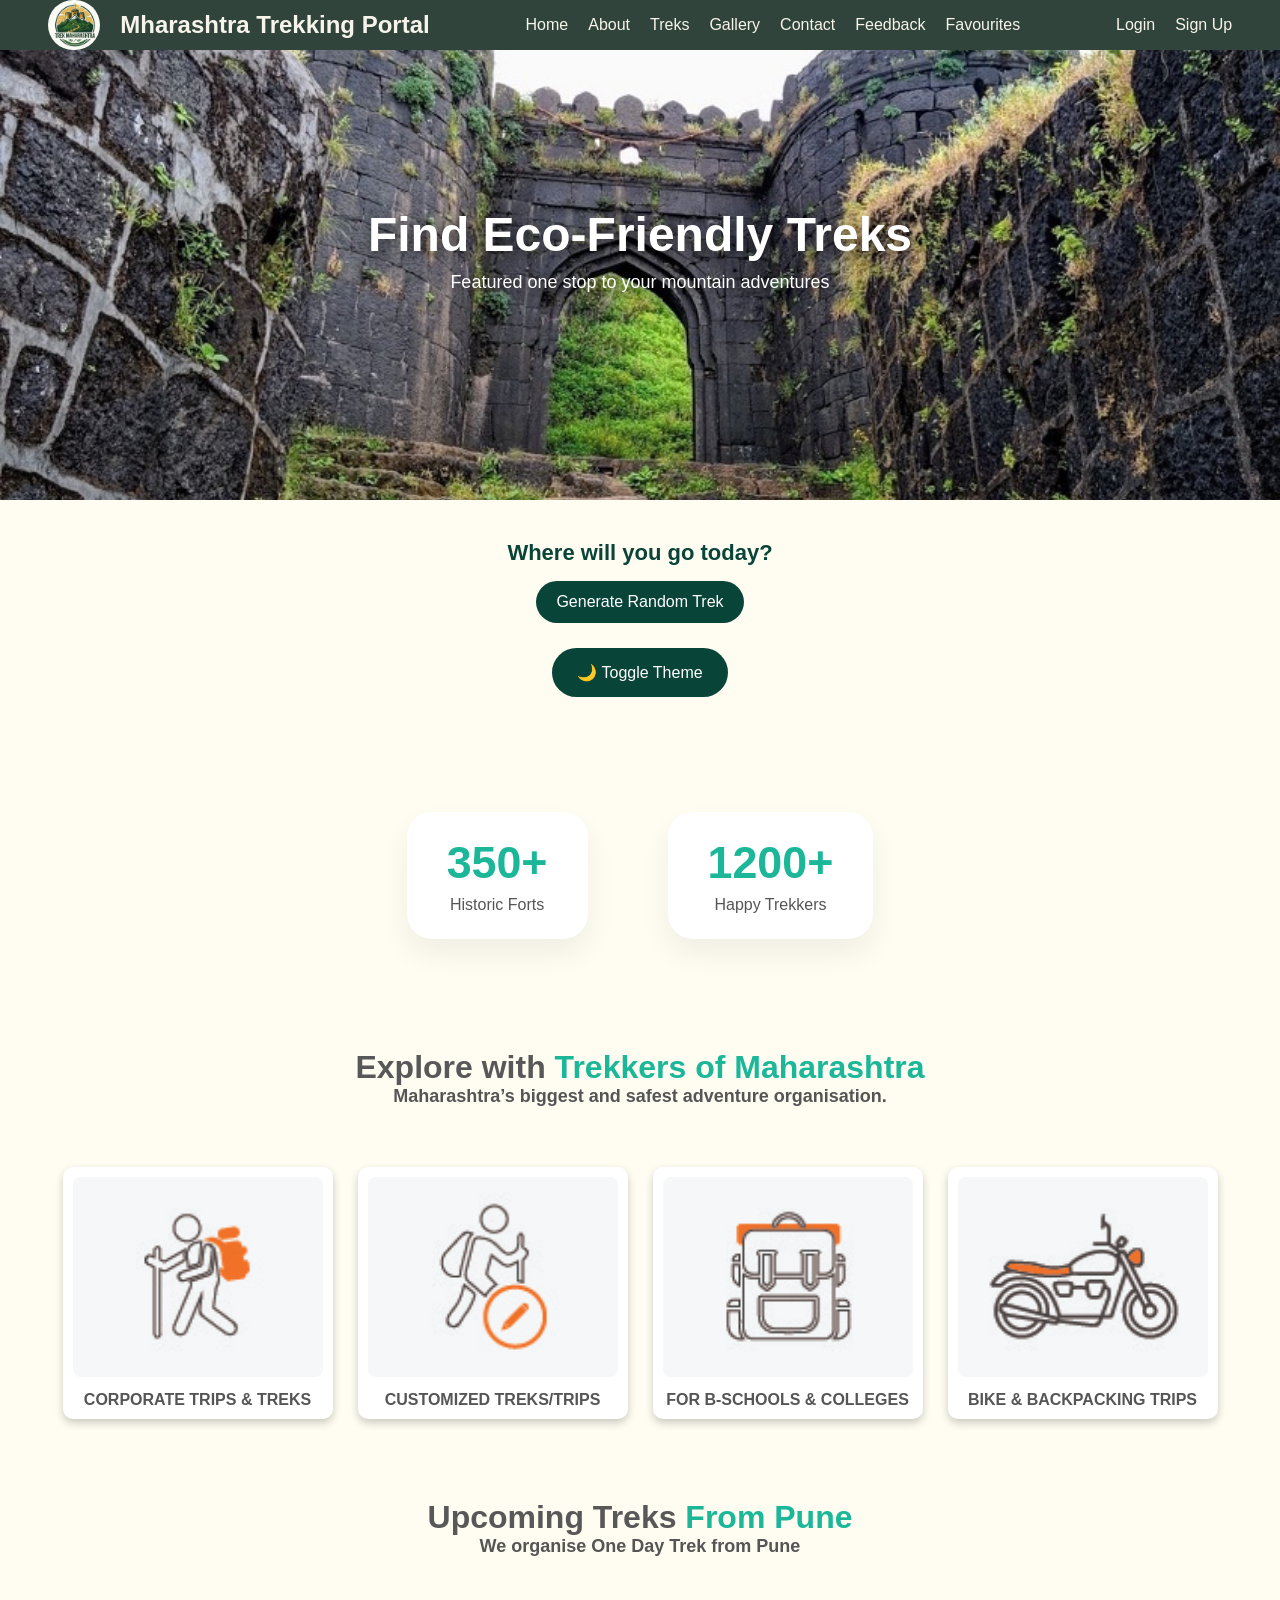
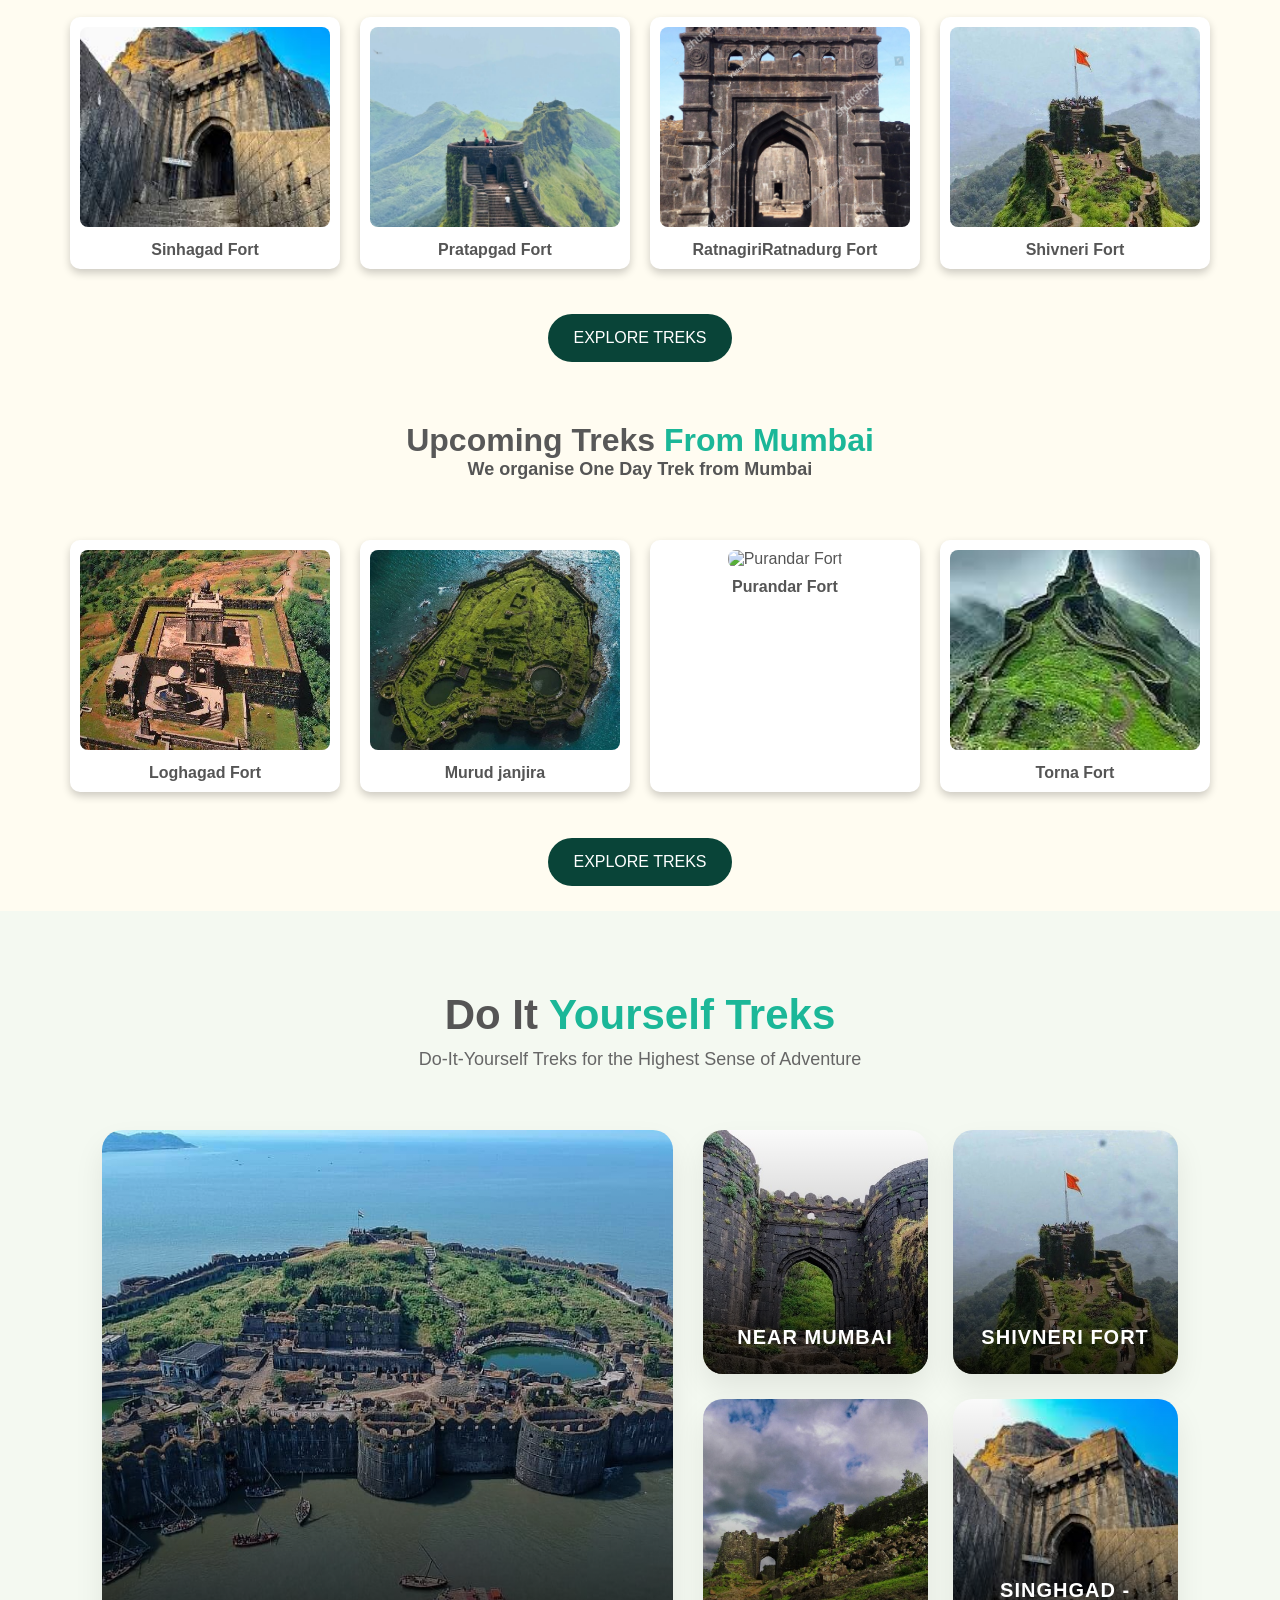
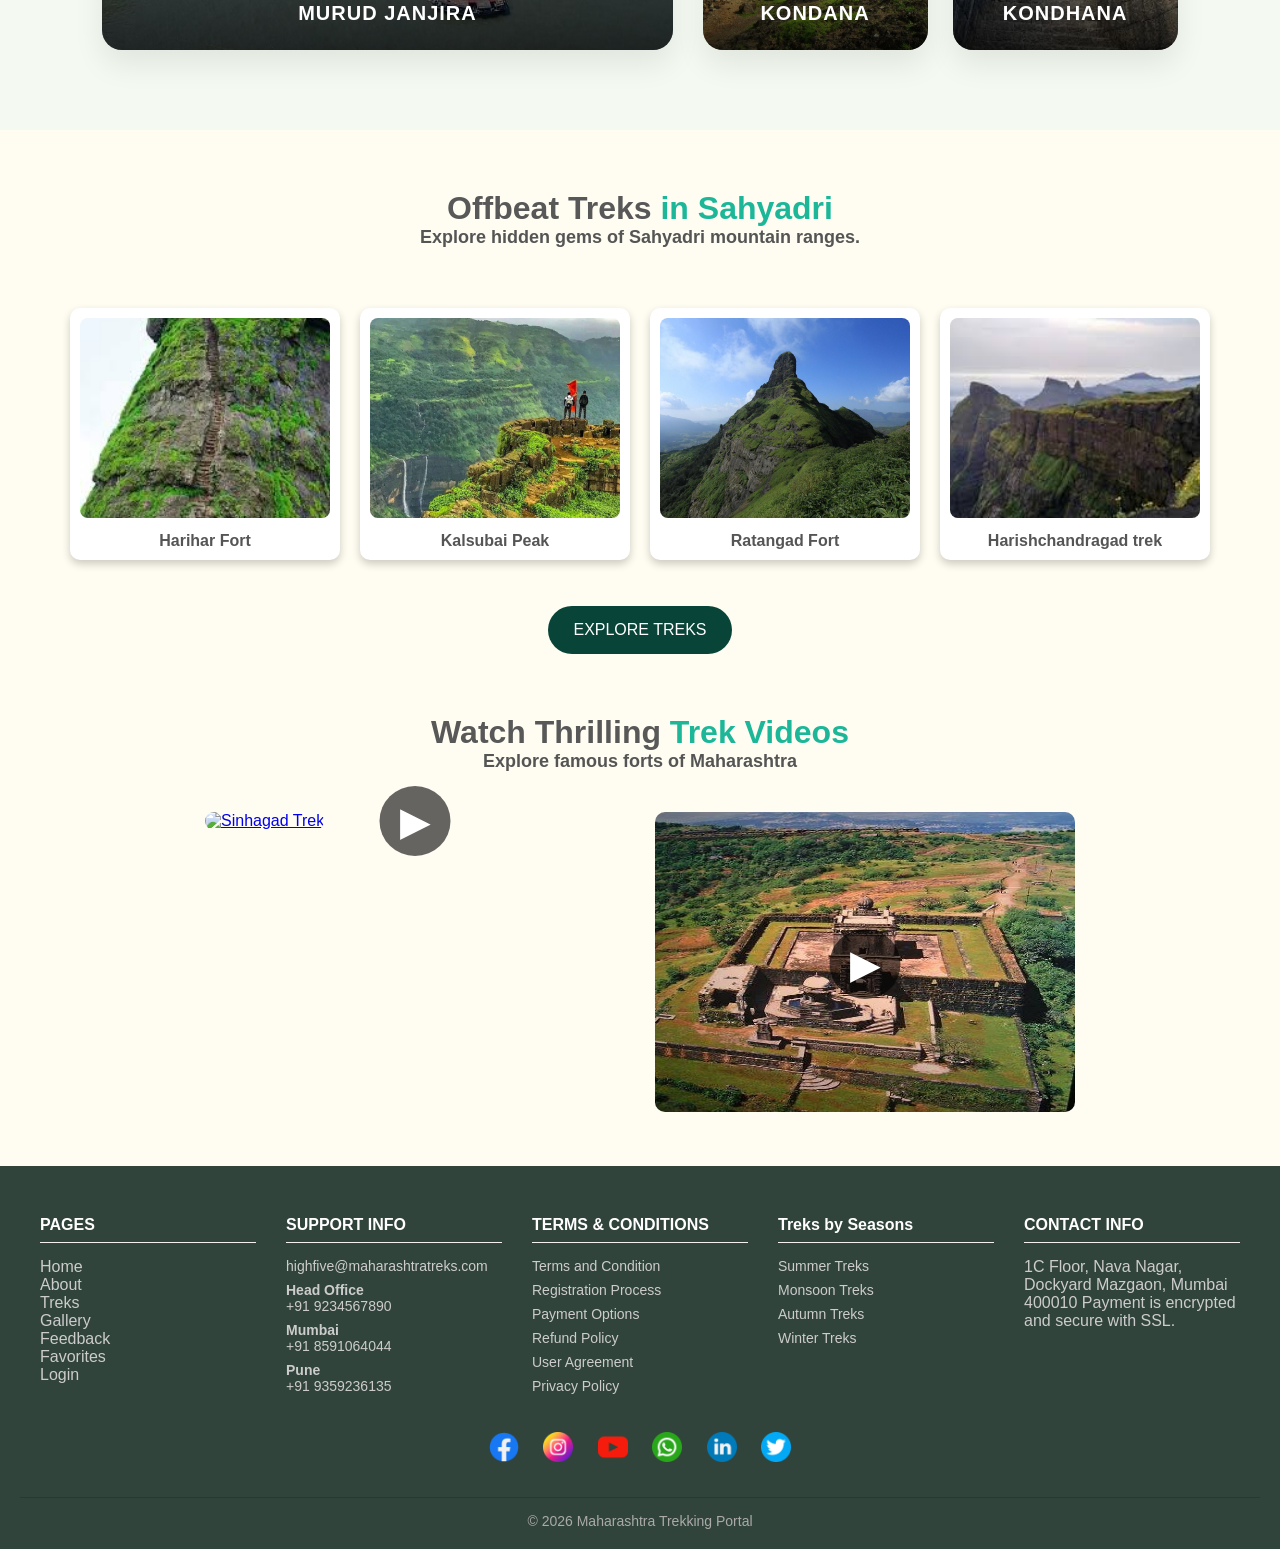
==== commit 6fa44c5d: "modity page" ====
--- a/index.html
+++ b/index.html
@@ -7,6 +7,7 @@
 
 <link rel="stylesheet" href="./Navbar.css">
 <link rel="stylesheet" href="./css/style.css">
+<link rel="icon" type="image-icon" href="./images/common-image/trekking-logo.png">
 <style>
 *{
   margin:0;
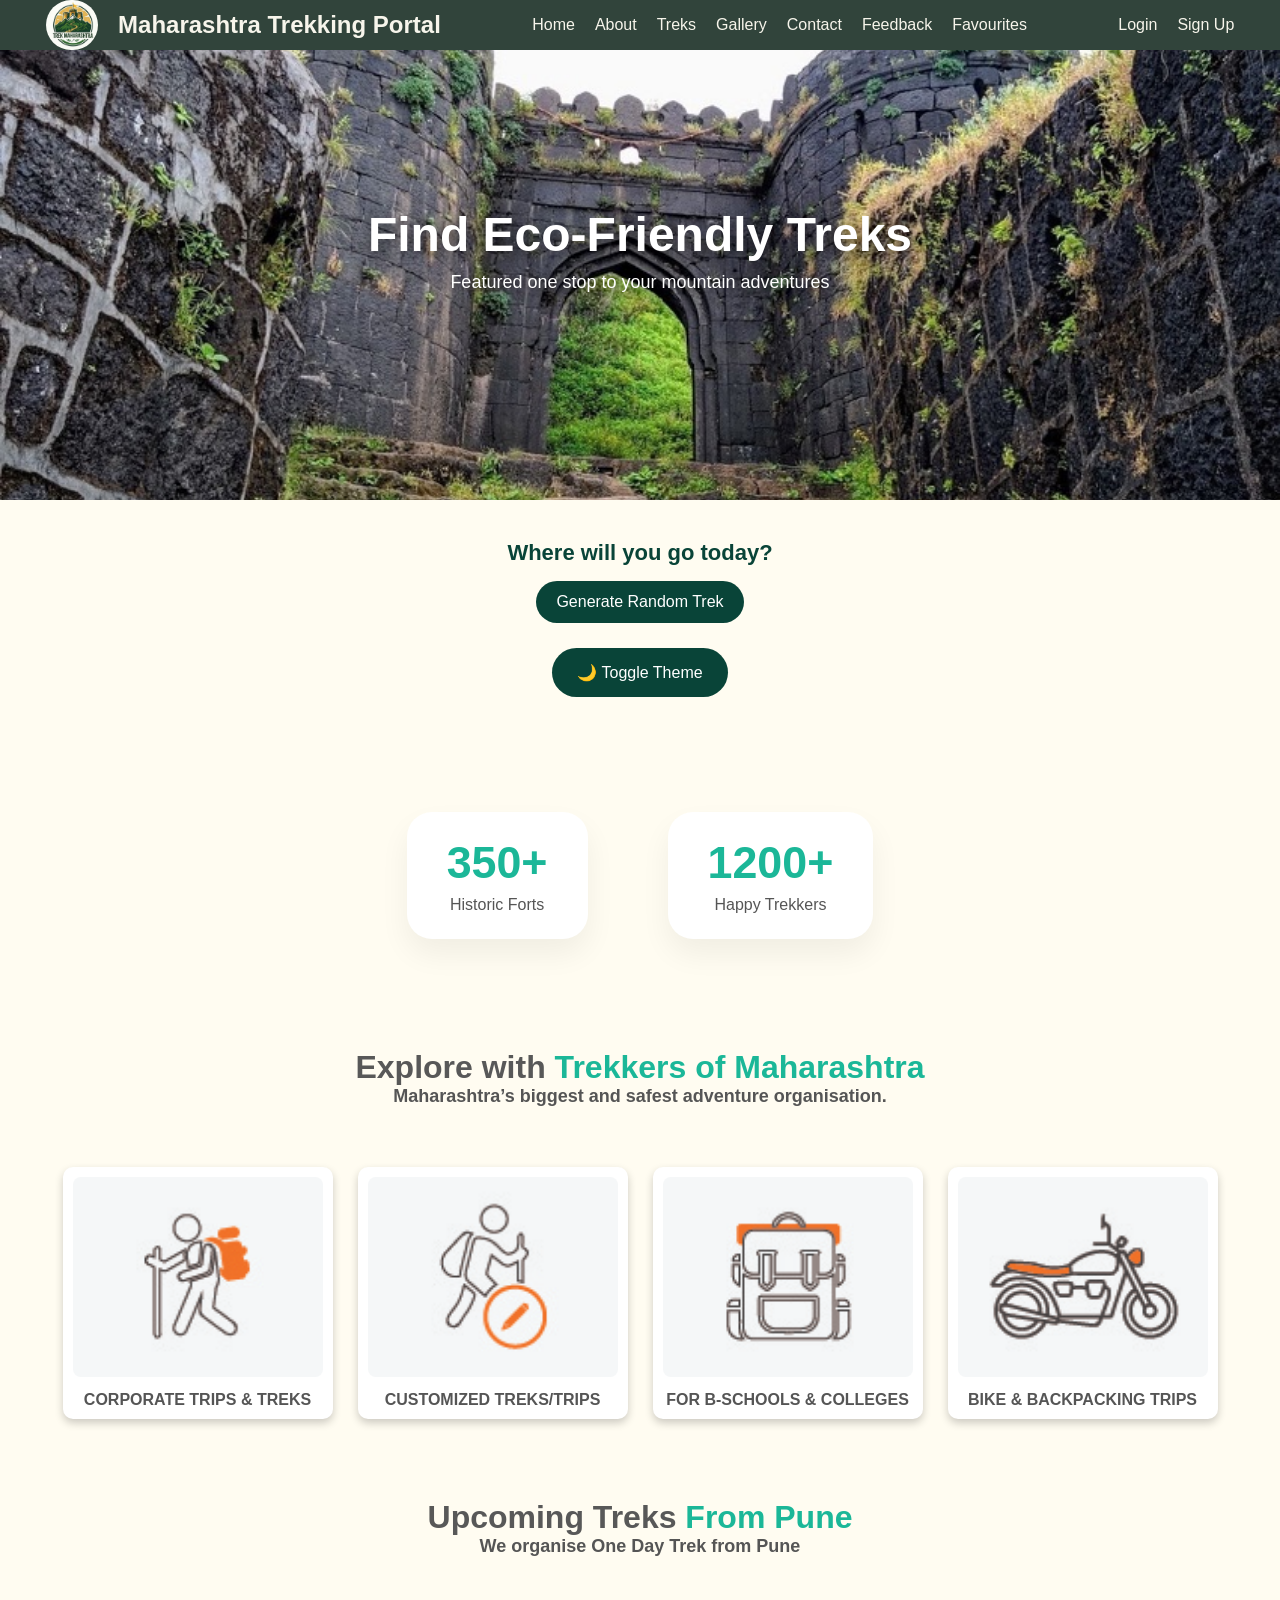
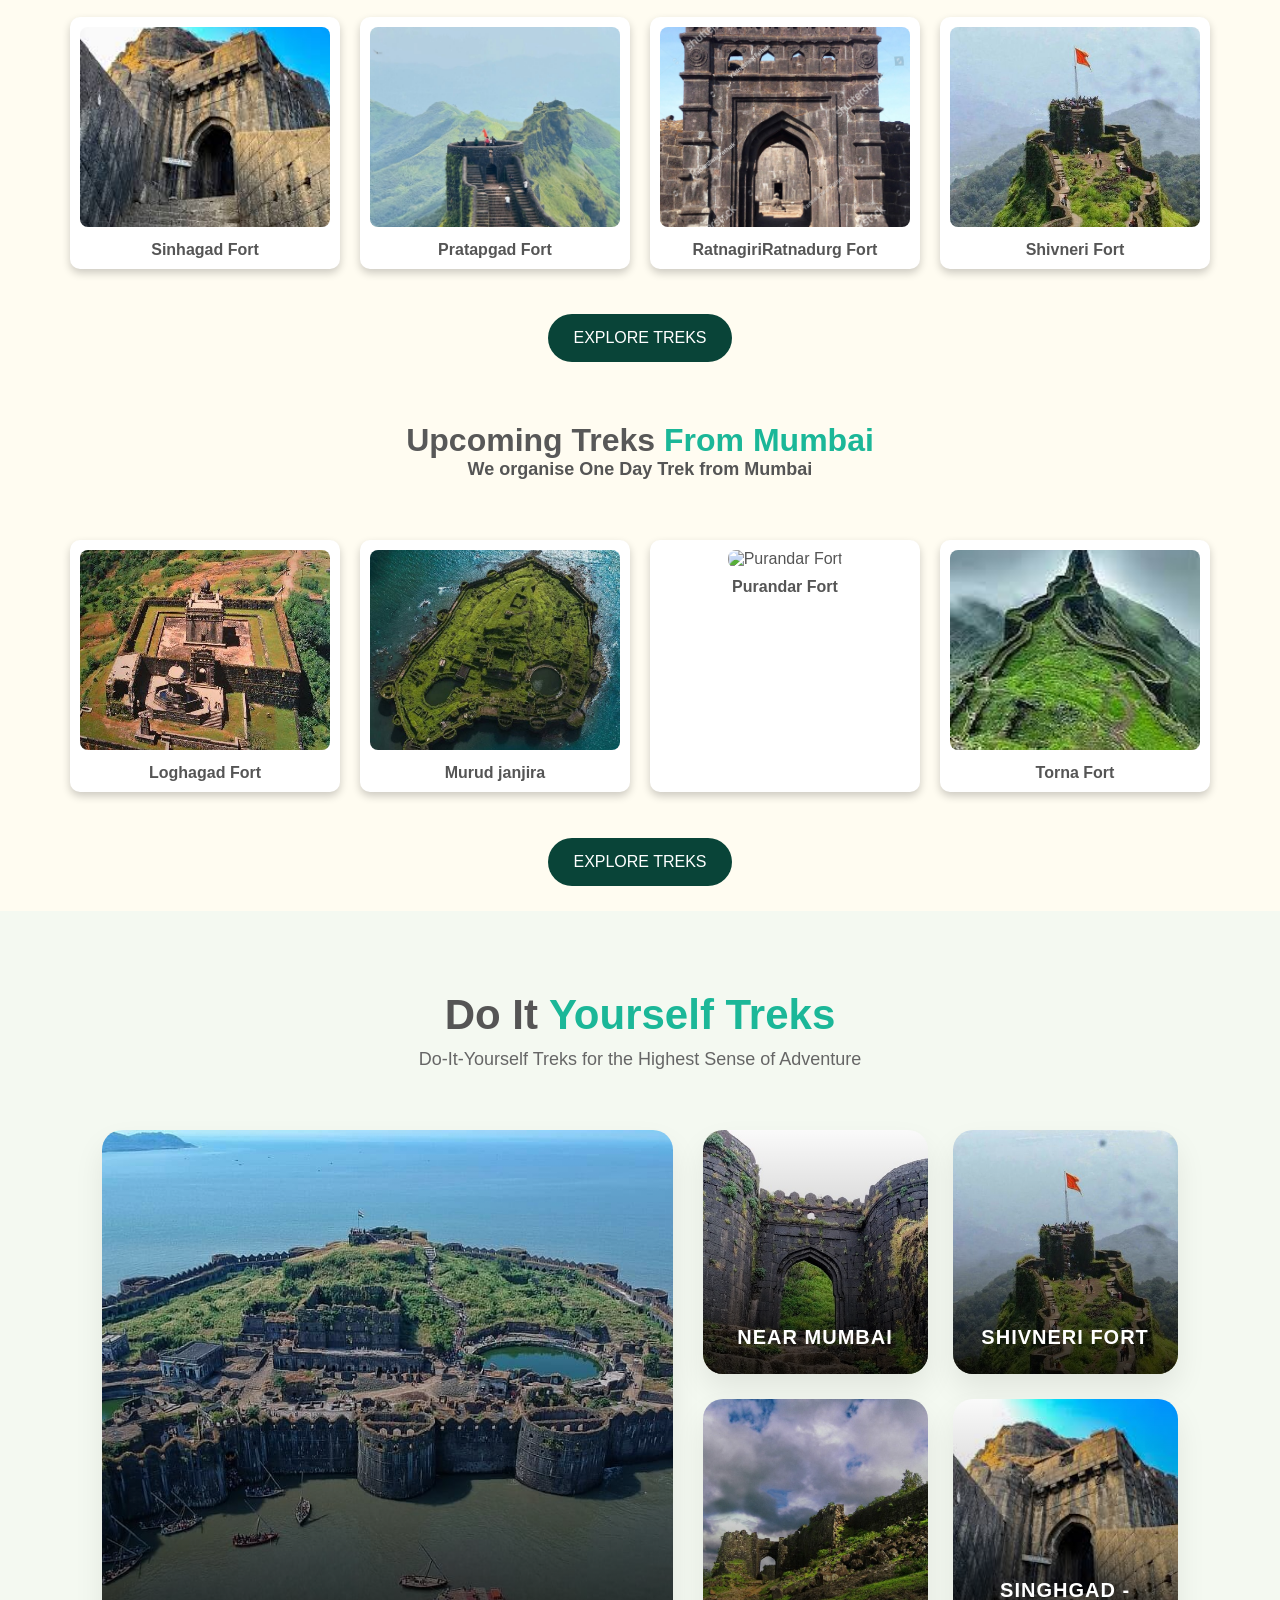
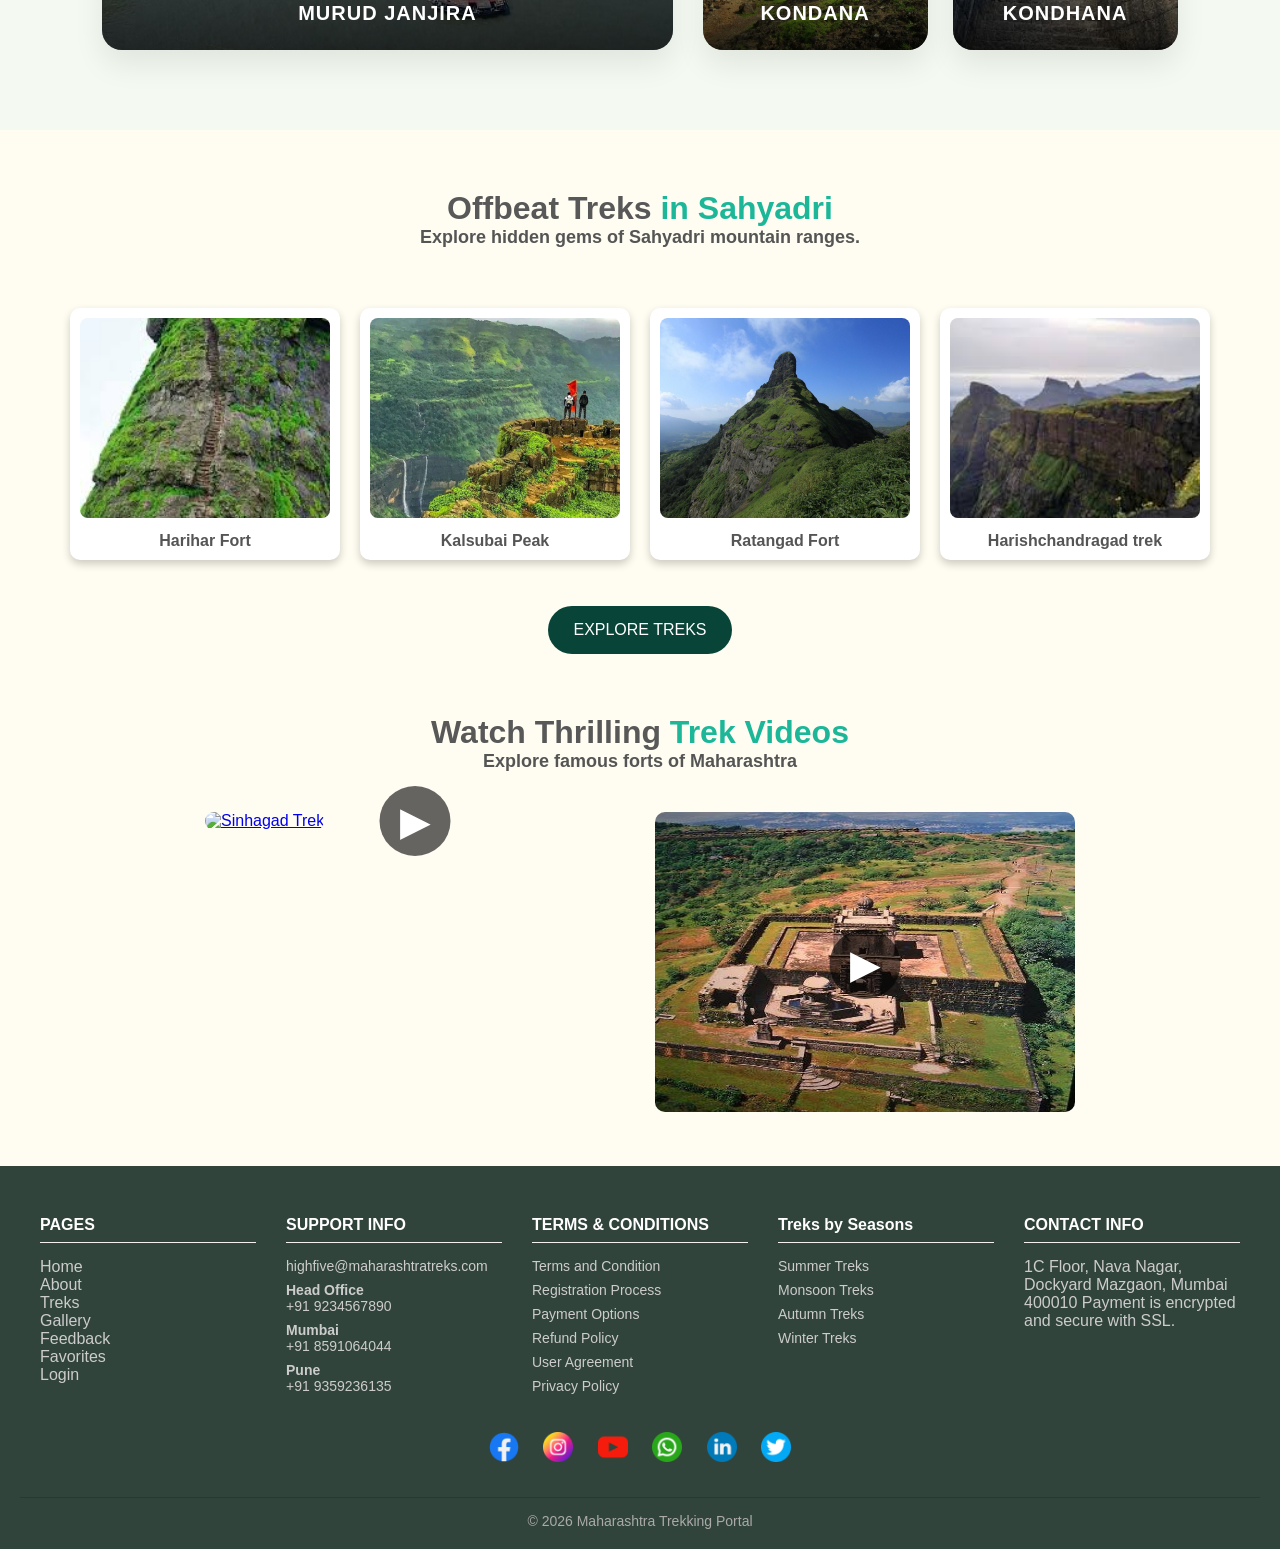
==== commit b738113a: "correct path in footer" ====
--- a/index.html
+++ b/index.html
@@ -3,7 +3,7 @@
 <head>
     <meta charset="UTF-8">
     <meta name="viewport" content="width=device-width, initial-scale=1.0">
-    <title>Maharashtra Treks</title>
+    <title>Home - Maharashtra Trekking Portal</title>
 
 <link rel="stylesheet" href="./Navbar.css">
 <link rel="stylesheet" href="./css/style.css">
@@ -157,7 +157,7 @@
         <div class="navbar-main-container">
             <div class="logo-container">
                 <img src="./images/trek-logo.png" alt="interior-design-logo" height="50px" class="main-logo">
-                <b class="project-name">Mharashtra Trekking Portal</b>
+                <b class="project-name">Maharashtra Trekking Portal</b>
             </div>
             
           <div class="menu-toggle" onclick="toggleMenu()">☰</div>
@@ -379,12 +379,12 @@
 
   <div class="footer-col">
             <h3>PAGES</h3>
-           <a href="./../index.html">Home</a><br>
+           <a href="./index.html">Home</a><br>
            <a href="./pages/about.html">About</a><br>
-           <a href="./pages/treks.html">Treks</a><br>
+           <a href="./pages/trek.html">Treks</a><br>
            <a href="./pages/gallery.html">Gallery</a><br>
             <a href="./pages/feedback.html">Feedback</a><br>
-           <a href="./pages/favorites.html">Favorites</a><br>
+           <a href="./pages/favourite.html">Favorites</a><br>
            <a href="./pages/login.html">Login</a><br>
         </div>
 
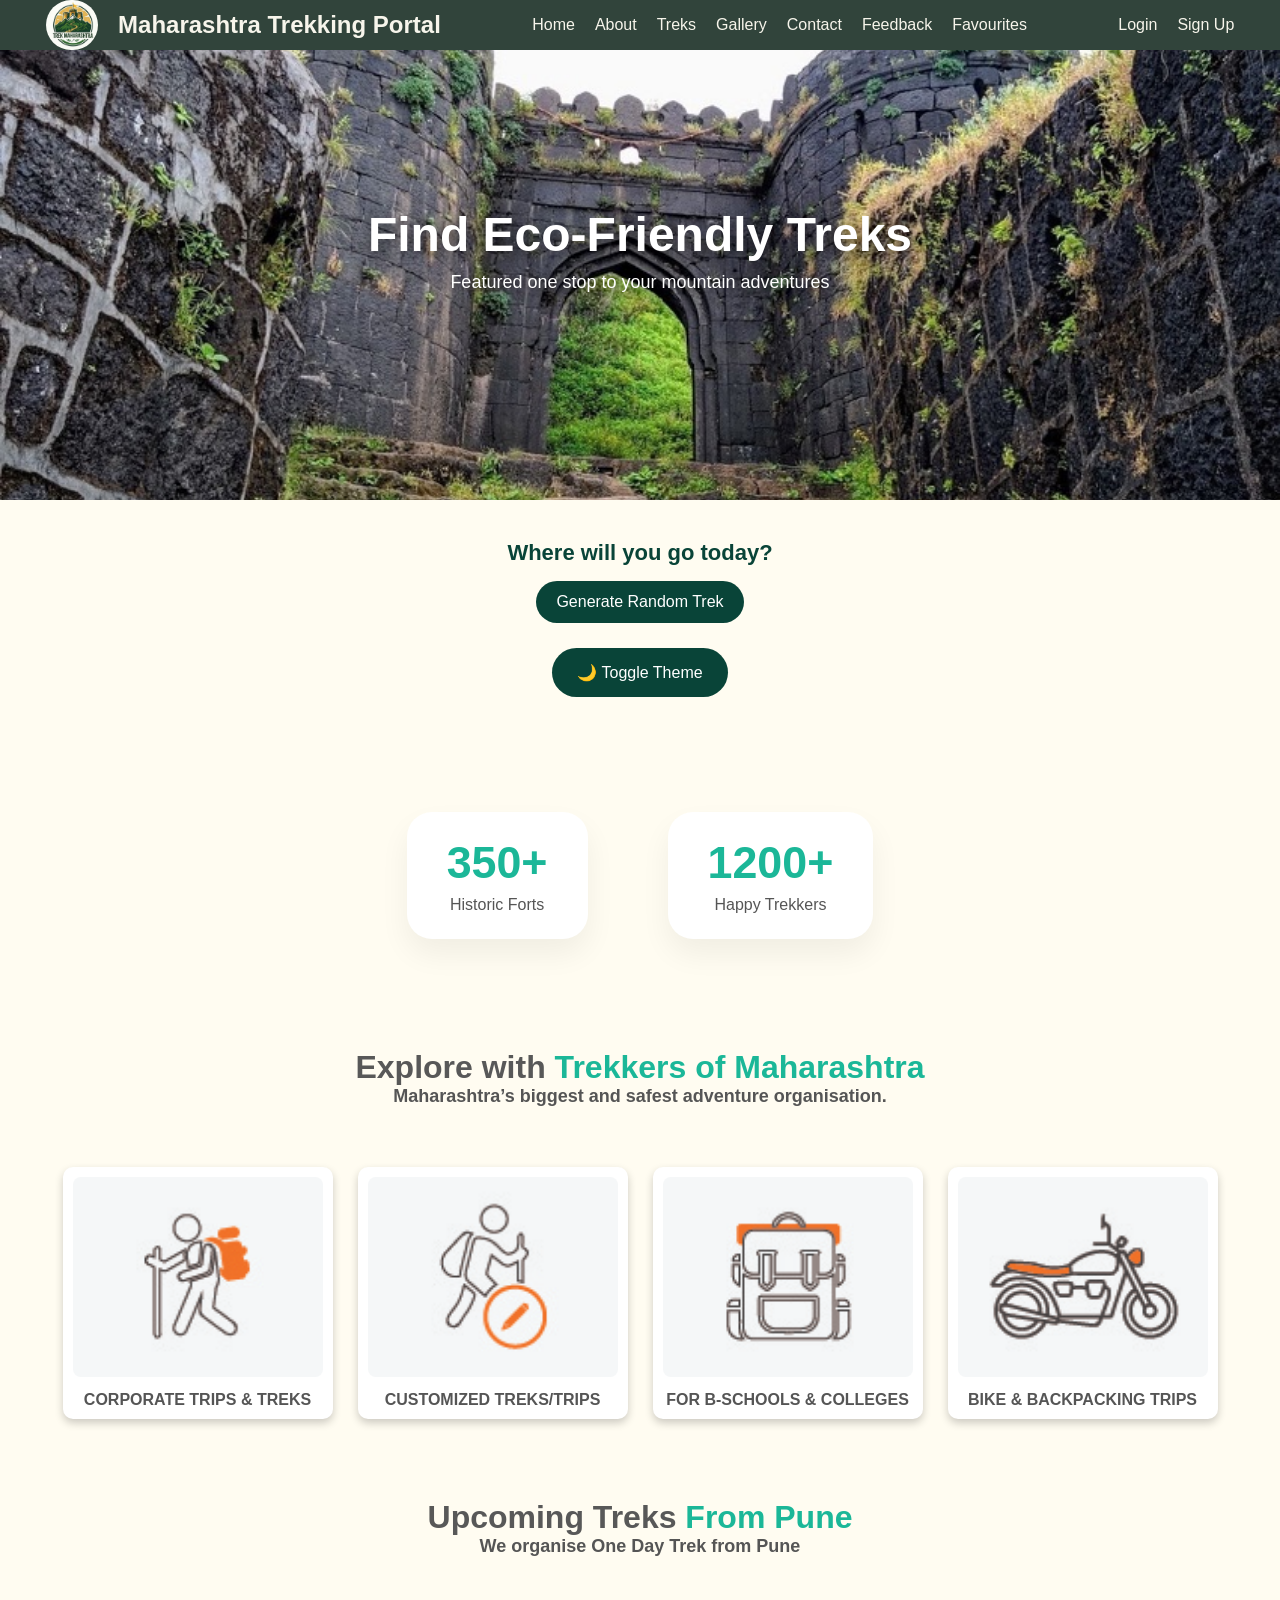
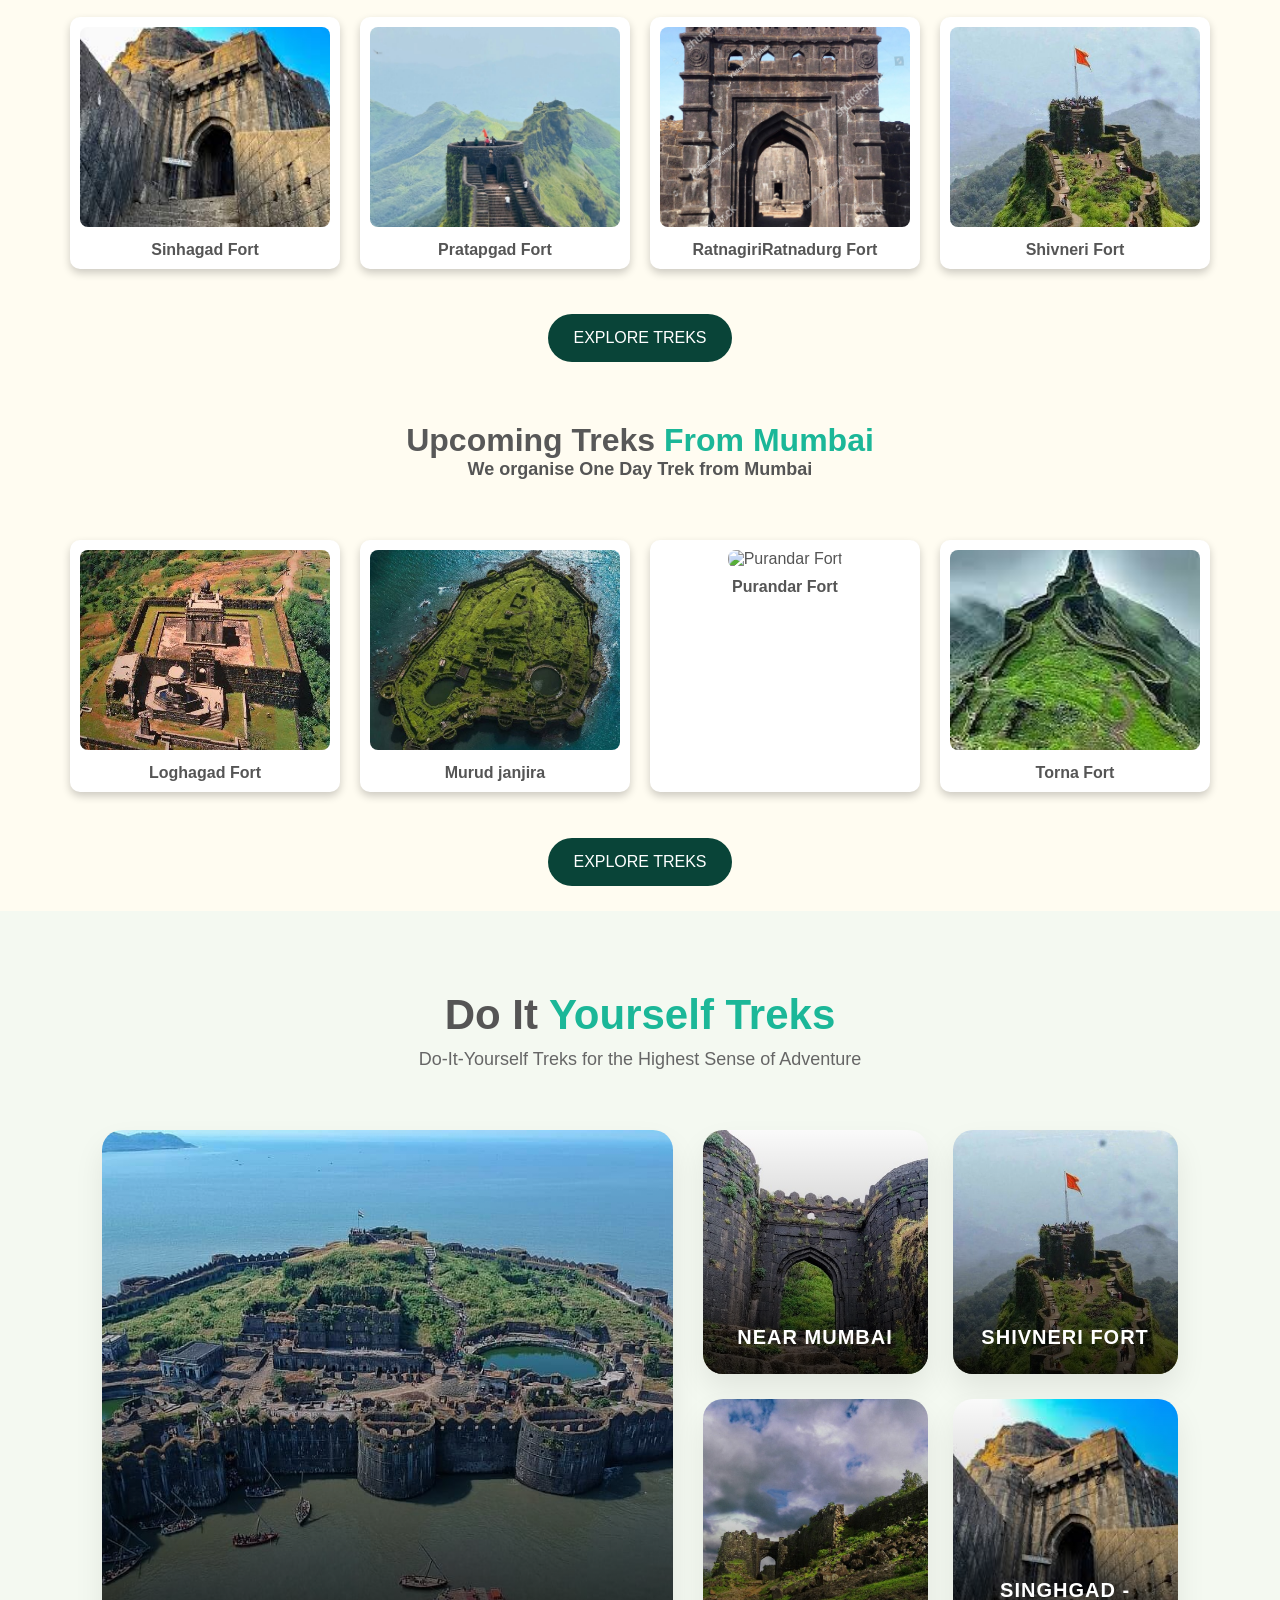
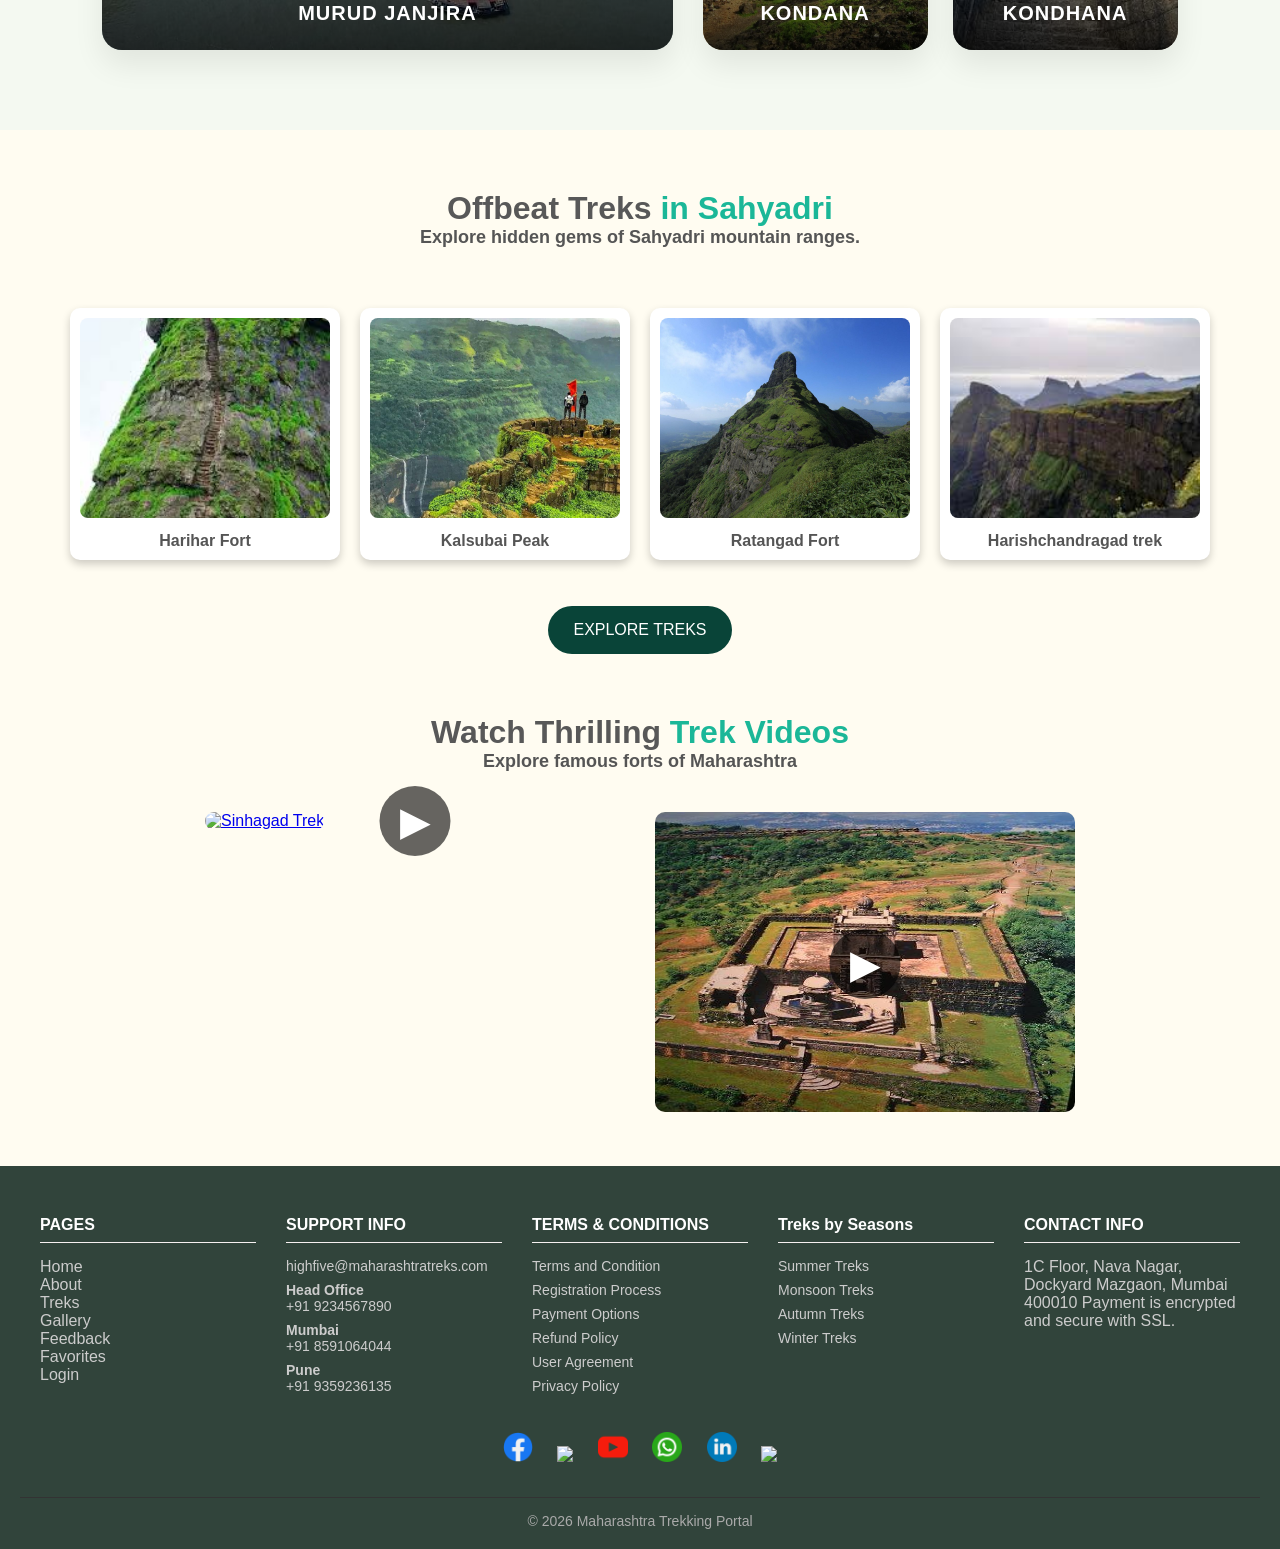
==== commit 44990bff: "correct footer images path" ====
--- a/index.html
+++ b/index.html
@@ -433,7 +433,7 @@
     <img src="./images/facebook.png" width="30"></a>
 
     <a href="https://www.instagram.com/maharashtratreks/"  target="_blank">
-    <img src="./images/instagram.png" width="30"></a>
+    <img src="./images/insta-footer.png" width="30"></a>
 
     <a href="https://www.youtube.com/@maharashtratreks" target="_blank">
     <img src="./images/youtub.png" width="30"></a>
@@ -445,7 +445,7 @@
         <img src="./images/linkedin.png" width="30"></a>
 
     <a href="https://web.twitter.com/maharashtratreks/" target="_blank">
-        <img src="./images/twitter.png" width="30"></a>
+        <img src="./images/twitter-footer.png" width="30"></a>
 
     </div>
 
